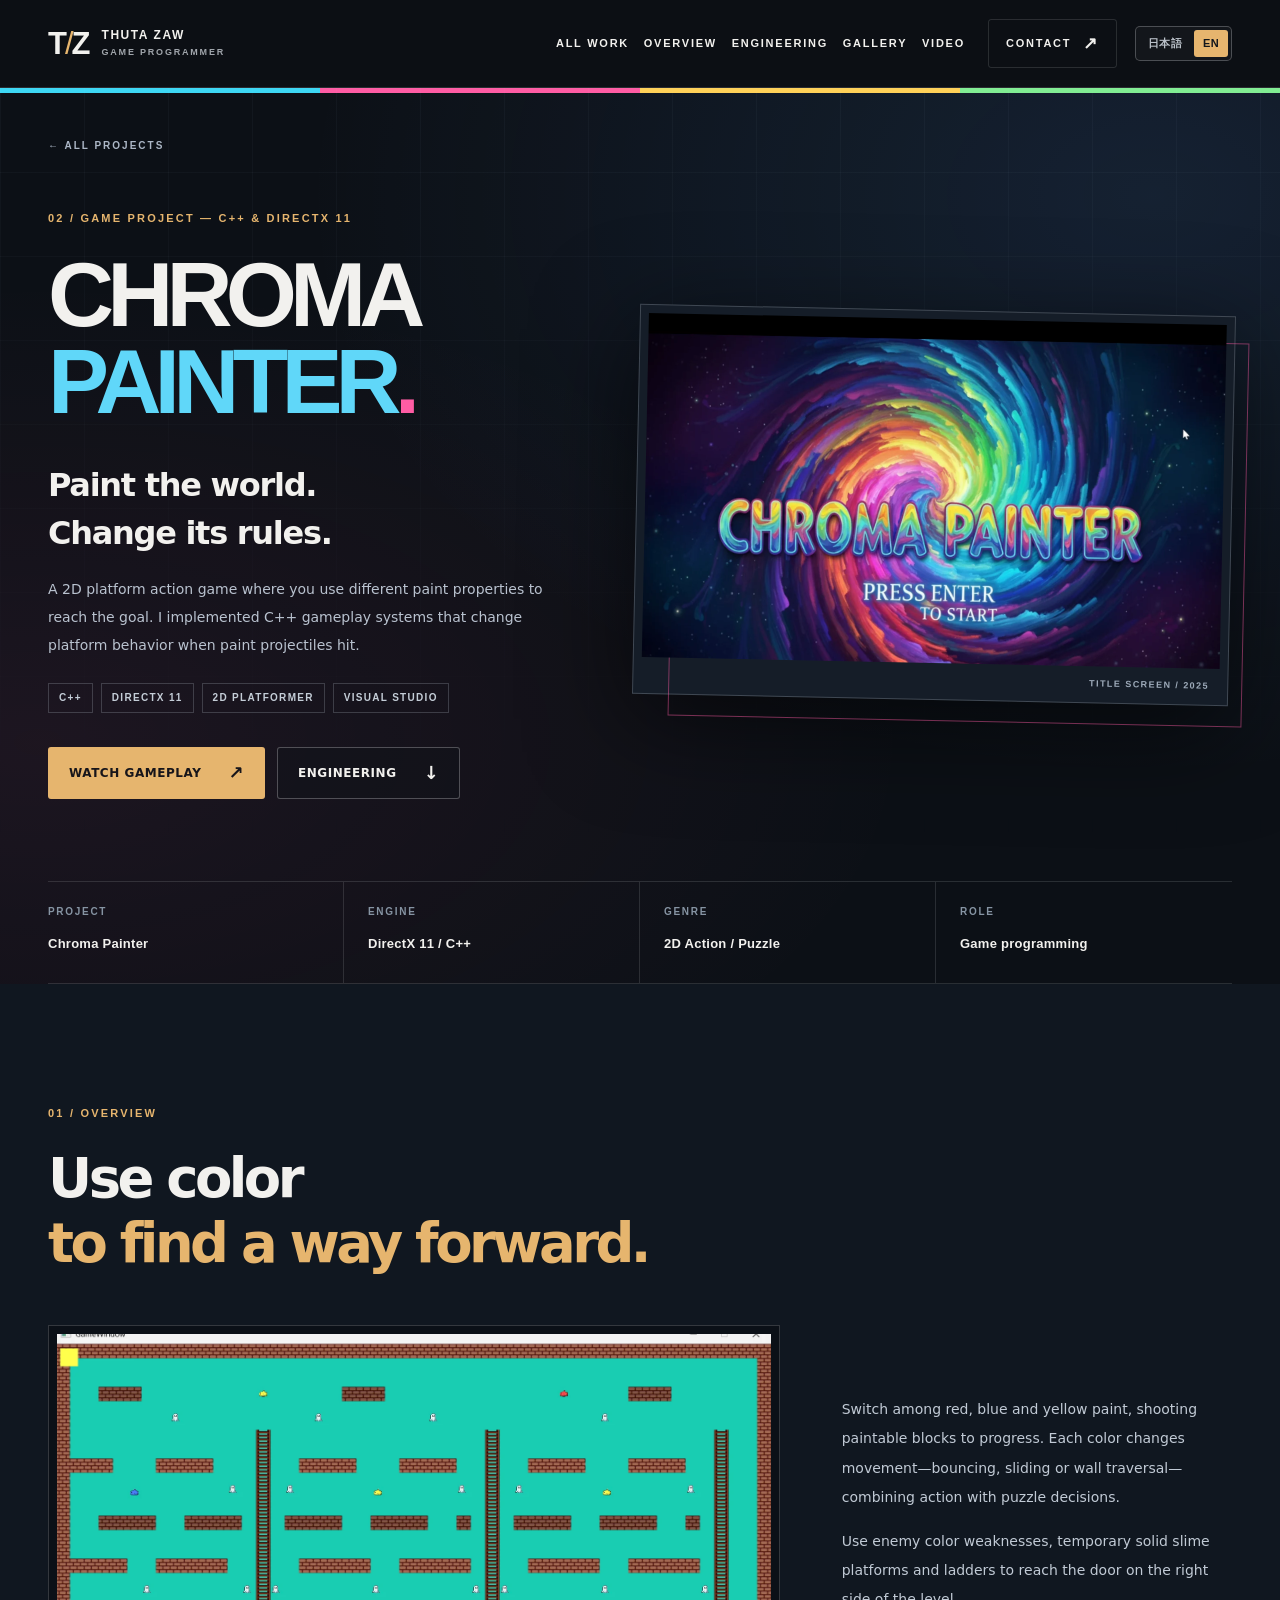
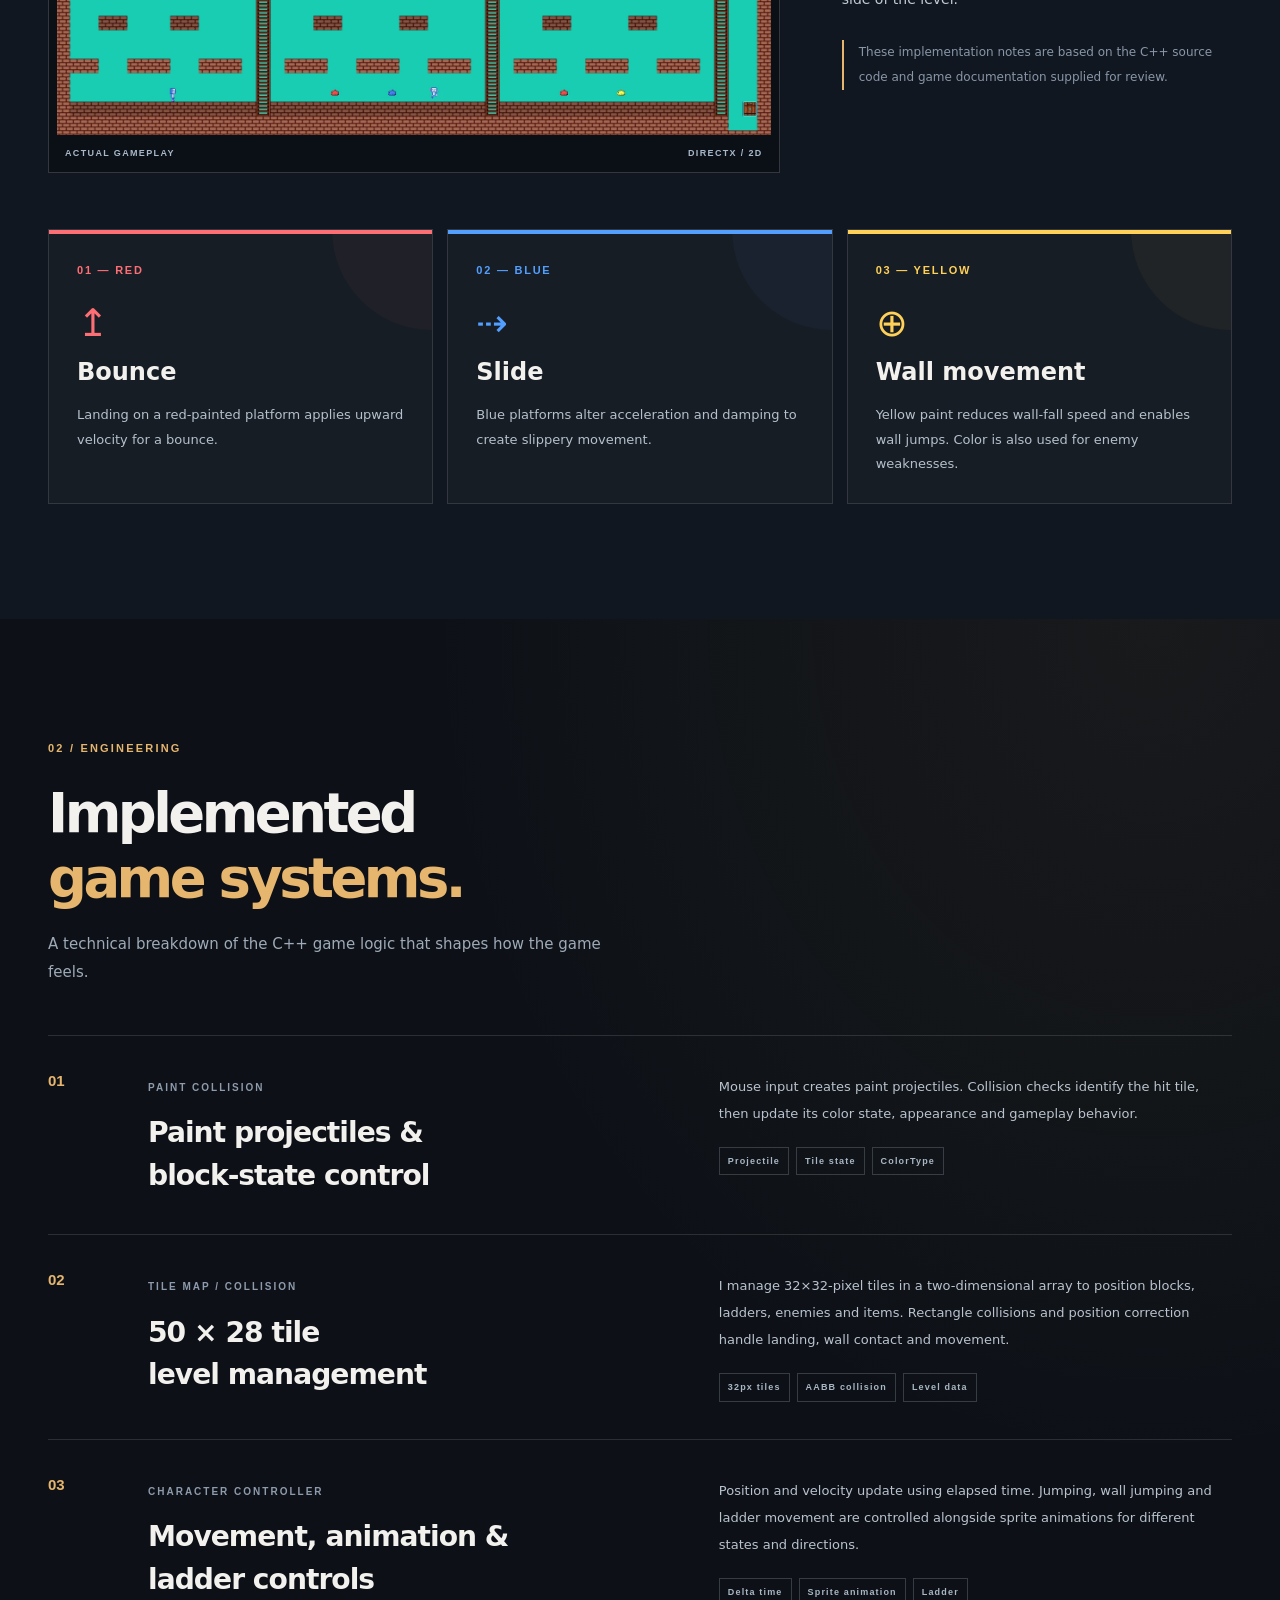
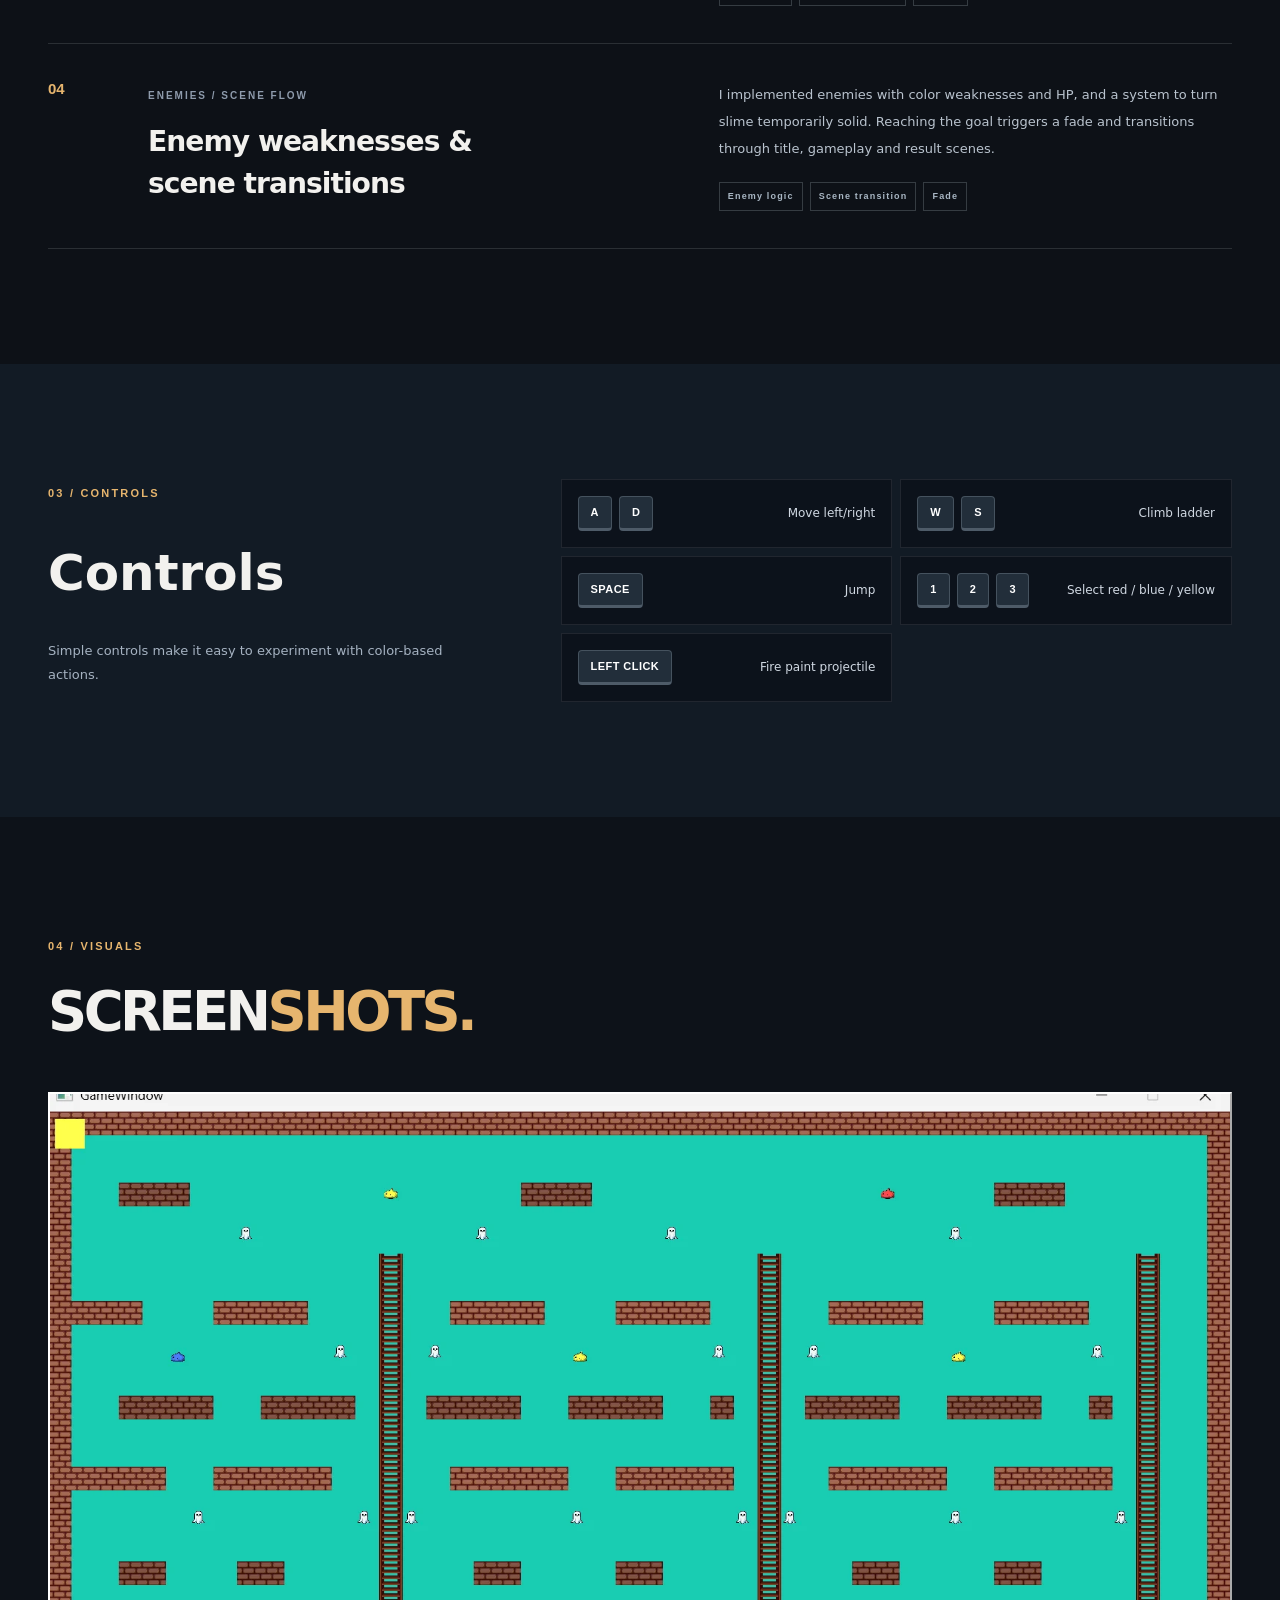
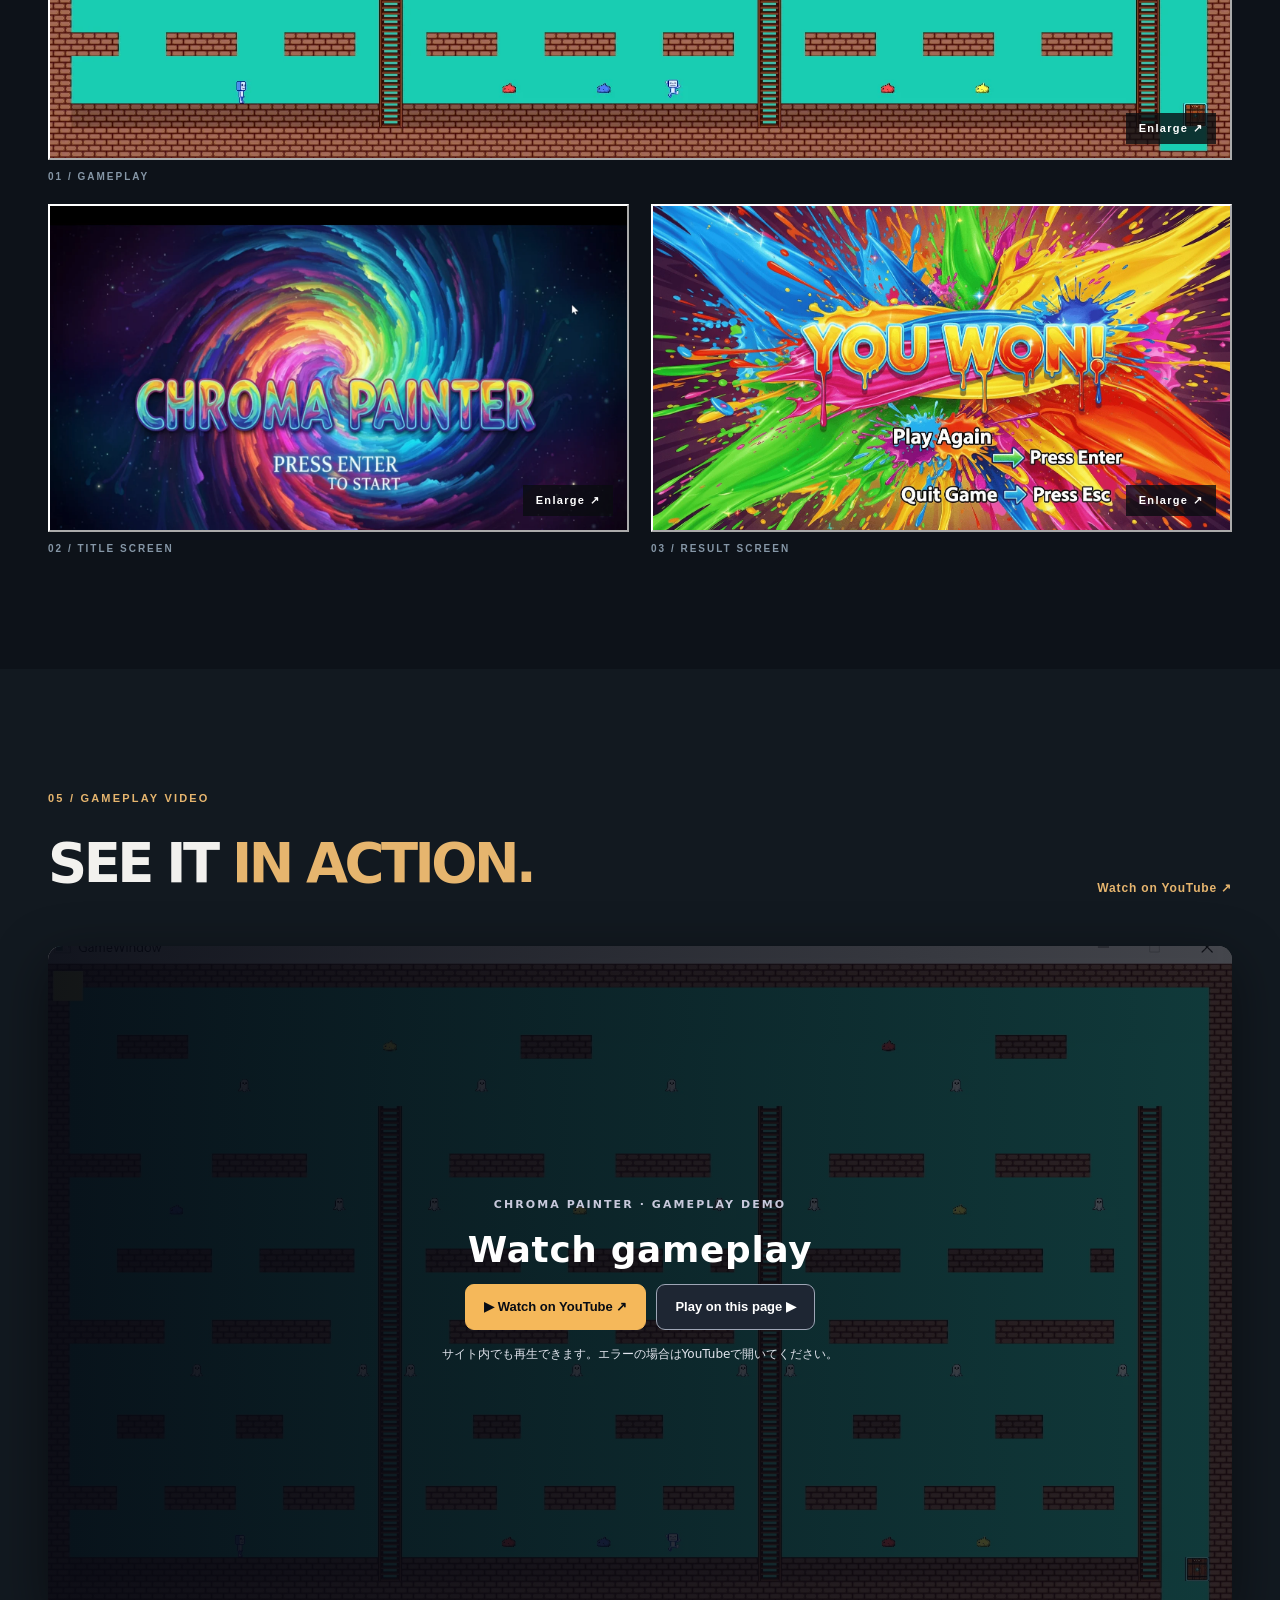
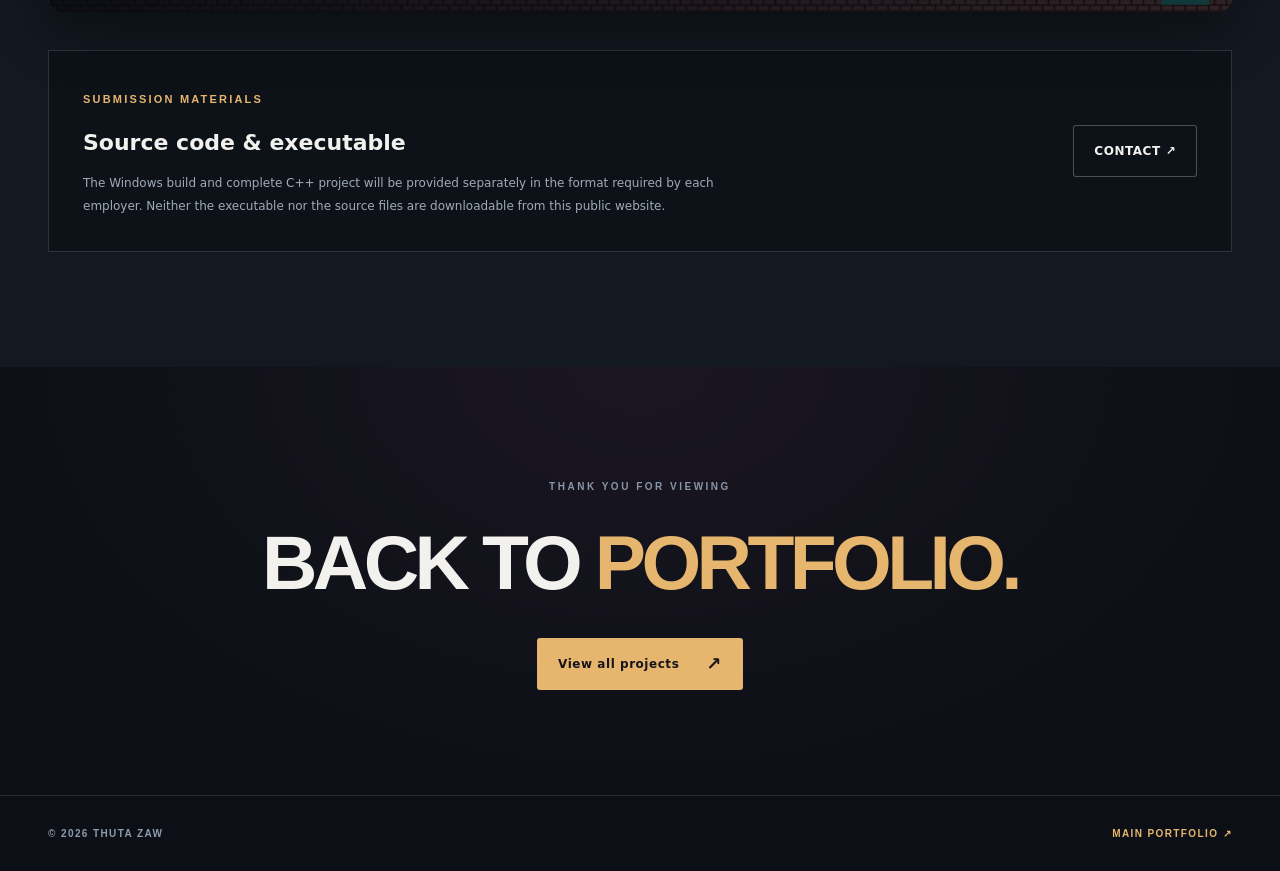
==== chroma-painter-en.html @ 3f34f90e "Add files via upload" ====
<!DOCTYPE html>

<html lang="en">
<head>
<meta charset="utf-8"/>
<meta content="width=device-width, initial-scale=1" name="viewport"/>
<meta content="#0d1015" name="theme-color"/>
<meta content="THUTA ZAW | Game programmer portfolio featuring Home Hearth, Chroma Painter and Space Shooter. C++, DirectX, Unity and C#." name="description"/>
<meta content="Chroma Painter | THUTA ZAW" property="og:title"/>
<meta content="Three game programming projects: Home Hearth, Chroma Painter and Space Shooter — C++ / DirectX / Unity / C#." property="og:description"/>
<title>Chroma Painter — THUTA ZAW | Game Programmer</title>
<link href="assets/favicon.svg" rel="icon" type="image/svg+xml"/>
<link href="style.css" rel="stylesheet"/>
<link href="chroma-detail.css" rel="stylesheet"/>
<script defer="" src="script.js"></script>
<script defer="" src="video-embed.js"></script>
<link href="chroma-painter.html" hreflang="ja" rel="alternate"/><link href="chroma-painter-en.html" hreflang="en" rel="alternate"/><link href="language.css" rel="stylesheet"/></head>
<body class="project-page">
<div aria-hidden="true" class="page-progress" id="page-progress"></div>
<a class="skip-link" href="#main">Skip to main content</a>
<header class="site-header" id="top">
<div class="header-inner container">
<a aria-label="Return to portfolio homepage" class="brand" href="index-en.html">
<span class="brand-symbol">T<span class="brand-accent">/</span>Z</span>
<span class="brand-label">THUTA ZAW <small>GAME PROGRAMMER</small></span>
</a>
<nav aria-label="In-page navigation" class="desktop-nav">
<a href="index-en.html#work">ALL WORK</a>
<a href="#overview">OVERVIEW</a>
<a href="#technical">ENGINEERING</a>
<a href="#screenshots">GALLERY</a>
<a href="#video">VIDEO</a>
</nav>
<a class="header-contact" href="index-en.html#contact">CONTACT <span aria-hidden="true">↗</span></a>
<div aria-label="Game portfolio visual" class="language-switcher" role="group"><a class="language-choice" href="chroma-painter.html" hreflang="ja" lang="ja">日本語</a><a aria-current="page" class="language-choice active" href="chroma-painter-en.html" hreflang="en" lang="en">EN</a></div><button aria-controls="mobile-nav" aria-expanded="false" aria-label="Open menu" class="menu-toggle" id="menu-toggle" type="button"><span></span><span></span></button>
</div>
<nav aria-label="Mobile navigation" class="mobile-nav" hidden="" id="mobile-nav">
<a href="index-en.html#work">ALL WORK</a><a href="#overview">OVERVIEW</a><a href="#technical">ENGINEERING</a><a href="#screenshots">GALLERY</a><a href="#video">VIDEO</a><a href="index-en.html#contact">CONTACT</a>
</nav>
</header>
<main id="main">
<section aria-labelledby="cp-title" class="cp-hero">
<div aria-hidden="true" class="cp-colorrail"><span></span><span></span><span></span><span></span></div>
<div class="container cp-hero-inner">
<a class="cp-back" href="index-en.html#chroma">← ALL PROJECTS</a>
<div class="cp-hero-top">
<div class="cp-hero-copy">
<p class="cp-kicker">02 / GAME PROJECT — C++ &amp; DIRECTX 11</p>
<h1 id="cp-title">CHROMA<br/><em>PAINTER</em><span class="cp-title-dot">.</span></h1>
<p class="cp-lead">Paint the world.<br/>Change its rules.</p>
<p class="cp-lead-sub">A 2D platform action game where you use different paint properties to reach the goal. I implemented C++ gameplay systems that change platform behavior when paint projectiles hit.</p>
<div class="cp-hero-tags"><span>C++</span><span>DIRECTX 11</span><span>2D PLATFORMER</span><span>VISUAL STUDIO</span></div>
<div class="cp-hero-actions">
<a class="btn btn-primary" href="#video">WATCH GAMEPLAY <span aria-hidden="true">↗</span></a>
<a class="btn btn-outline" href="#technical">ENGINEERING <span aria-hidden="true">↓</span></a>
</div>
</div>
<div class="cp-hero-art">
<img alt="Chroma Painter screenshot or artwork" fetchpriority="high" src="assets/chroma-1.webp"/>
<span class="cp-image-label">TITLE SCREEN / 2025</span>
</div>
</div>
<div class="cp-facts">
<div><span>PROJECT</span><strong>Chroma Painter</strong></div>
<div><span>ENGINE</span><strong>DirectX 11 / C++</strong></div>
<div><span>GENRE</span><strong>2D Action / Puzzle</strong></div>
<div><span>ROLE</span><strong>Game programming</strong></div>
</div>
</div>
</section>
<section class="cp-section cp-overview" id="overview">
<div class="container">
<div class="cp-section-heading"><span class="cp-counter">01 / OVERVIEW</span><h2>Use color<br/><em>to find a way forward.</em></h2></div>
<div class="cp-overview-grid">
<div class="cp-overview-shot">
<img alt="Chroma Painter screenshot or artwork" loading="lazy" src="assets/chroma-2.webp"/>
<div class="cp-shot-caption"><span>ACTUAL GAMEPLAY</span><span>DIRECTX / 2D</span></div>
</div>
<div class="cp-overview-copy">
<p>Switch among red, blue and yellow paint, shooting paintable blocks to progress. Each color changes movement—bouncing, sliding or wall traversal—combining action with puzzle decisions.</p>
<p>Use enemy color weaknesses, temporary solid slime platforms and ladders to reach the door on the right side of the level.</p>
<p class="cp-smallprint">These implementation notes are based on the C++ source code and game documentation supplied for review.</p>
</div>
</div>
<div aria-label="Game portfolio visual" class="cp-colors">
<article class="cp-color-card cp-red"><span class="cp-color-number">01 — RED</span><span aria-hidden="true" class="cp-color-icon">↥</span><h3>Bounce</h3><p>Landing on a red-painted platform applies upward velocity for a bounce.</p></article>
<article class="cp-color-card cp-blue"><span class="cp-color-number">02 — BLUE</span><span aria-hidden="true" class="cp-color-icon">⇢</span><h3>Slide</h3><p>Blue platforms alter acceleration and damping to create slippery movement.</p></article>
<article class="cp-color-card cp-yellow"><span class="cp-color-number">03 — YELLOW</span><span aria-hidden="true" class="cp-color-icon">⊕</span><h3>Wall movement</h3><p>Yellow paint reduces wall-fall speed and enables wall jumps. Color is also used for enemy weaknesses.</p></article>
</div>
</div>
</section>
<section class="cp-section cp-technical" id="technical">
<div class="container">
<div class="cp-section-heading"><span class="cp-counter">02 / ENGINEERING</span><h2>Implemented<br/><em>game systems.</em></h2><p class="cp-heading-desc">A technical breakdown of the C++ game logic that shapes how the game feels.</p></div>
<div class="cp-tech-list">
<article class="cp-tech-row"><div class="cp-tech-id">01</div><div class="cp-tech-title"><span class="cp-tech-kicker">PAINT COLLISION</span><h3>Paint projectiles &amp;<br/>block-state control</h3></div><div class="cp-tech-copy"><p>Mouse input creates paint projectiles. Collision checks identify the hit tile, then update its color state, appearance and gameplay behavior.</p><div class="cp-tech-tags"><span>Projectile</span><span>Tile state</span><span>ColorType</span></div></div></article>
<article class="cp-tech-row"><div class="cp-tech-id">02</div><div class="cp-tech-title"><span class="cp-tech-kicker">TILE MAP / COLLISION</span><h3>50 × 28 tile<br/>level management</h3></div><div class="cp-tech-copy"><p>I manage 32×32-pixel tiles in a two-dimensional array to position blocks, ladders, enemies and items. Rectangle collisions and position correction handle landing, wall contact and movement.</p><div class="cp-tech-tags"><span>32px tiles</span><span>AABB collision</span><span>Level data</span></div></div></article>
<article class="cp-tech-row"><div class="cp-tech-id">03</div><div class="cp-tech-title"><span class="cp-tech-kicker">CHARACTER CONTROLLER</span><h3>Movement, animation &amp;<br/>ladder controls</h3></div><div class="cp-tech-copy"><p>Position and velocity update using elapsed time. Jumping, wall jumping and ladder movement are controlled alongside sprite animations for different states and directions.</p><div class="cp-tech-tags"><span>Delta time</span><span>Sprite animation</span><span>Ladder</span></div></div></article>
<article class="cp-tech-row"><div class="cp-tech-id">04</div><div class="cp-tech-title"><span class="cp-tech-kicker">ENEMIES / SCENE FLOW</span><h3>Enemy weaknesses &amp;<br/>scene transitions</h3></div><div class="cp-tech-copy"><p>I implemented enemies with color weaknesses and HP, and a system to turn slime temporarily solid. Reaching the goal triggers a fade and transitions through title, gameplay and result scenes.</p><div class="cp-tech-tags"><span>Enemy logic</span><span>Scene transition</span><span>Fade</span></div></div></article>
</div>
</div>
</section>
<section aria-labelledby="controls-title" class="cp-section cp-controls">
<div class="container cp-controls-grid">
<div><span class="cp-counter">03 / CONTROLS</span><h2 id="controls-title">Controls</h2><p>Simple controls make it easy to experiment with color-based actions.</p></div>
<div class="cp-keys">
<div><kbd>A</kbd><kbd>D</kbd><span>Move left/right</span></div>
<div><kbd>W</kbd><kbd>S</kbd><span>Climb ladder</span></div>
<div><kbd>SPACE</kbd><span>Jump</span></div>
<div><kbd>1</kbd><kbd>2</kbd><kbd>3</kbd><span>Select red / blue / yellow</span></div>
<div><kbd>LEFT CLICK</kbd><span>Fire paint projectile</span></div>
</div>
</div>
</section>
<section class="cp-section cp-gallery" id="screenshots">
<div class="container">
<div class="cp-section-heading"><span class="cp-counter">04 / VISUALS</span><h2>SCREEN<em>SHOTS.</em></h2></div>
<div class="cp-image-grid">
<figure class="cp-screen cp-screen-main"><button data-alt="Chroma Painter screenshot or artwork" data-image="assets/chroma-2.webp" type="button"><img alt="Game portfolio visual" loading="lazy" src="assets/chroma-2.webp"/><span class="cp-zoom">Enlarge ↗</span></button><figcaption>01 / GAMEPLAY</figcaption></figure>
<figure class="cp-screen"><button data-alt="Chroma Painter screenshot or artwork" data-image="assets/chroma-1.webp" type="button"><img alt="Game portfolio visual" loading="lazy" src="assets/chroma-1.webp"/><span class="cp-zoom">Enlarge ↗</span></button><figcaption>02 / TITLE SCREEN</figcaption></figure>
<figure class="cp-screen"><button data-alt="Chroma Painter screenshot or artwork" data-image="assets/chroma-3.webp" type="button"><img alt="Game portfolio visual" loading="lazy" src="assets/chroma-3.webp"/><span class="cp-zoom">Enlarge ↗</span></button><figcaption>03 / RESULT SCREEN</figcaption></figure>
</div>
</div>
</section>
<section class="cp-section cp-video-section" id="video">
<div class="container">
<div class="cp-video-head"><div><span class="cp-counter">05 / GAMEPLAY VIDEO</span><h2>SEE IT <em>IN ACTION.</em></h2></div><a class="cp-video-link" href="https://youtu.be/ief-NCYxMj0" rel="noopener noreferrer" target="_blank">Watch on YouTube ↗</a></div>
<div aria-label="Chroma Painter screenshot or artwork" class="cp-video-frame portfolio-video" data-video-id="ief-NCYxMj0">
<img alt="Chroma Painter screenshot or artwork" class="portfolio-video-poster" loading="lazy" src="assets/chroma-2.webp"/>
<div class="portfolio-video-overlay">
<span class="portfolio-video-eyebrow">CHROMA PAINTER · GAMEPLAY DEMO</span>
<strong>Watch gameplay</strong>
<div class="portfolio-video-actions">
<a class="portfolio-video-cta" href="https://www.youtube.com/watch?v=ief-NCYxMj0" rel="noopener noreferrer" target="_blank">▶ Watch on YouTube ↗</a>
<button class="portfolio-video-embed-button" hidden="" type="button">Play on this page ▶</button>
</div>
<p class="portfolio-video-hint">The video opens on YouTube.</p>
</div>
</div>
<div class="cp-delivery"><div><span class="cp-delivery-label">SUBMISSION MATERIALS</span><h3>Source code &amp; executable</h3><p>The Windows build and complete C++ project will be provided separately in the format required by each employer. Neither the executable nor the source files are downloadable from this public website.</p></div><a class="btn btn-outline" href="index-en.html#contact">CONTACT ↗</a></div>
</div>
</section>
<section class="cp-footer-cta"><div class="container"><span>THANK YOU FOR VIEWING</span><h2>BACK TO <em>PORTFOLIO.</em></h2><a class="btn btn-primary" href="index-en.html#work">View all projects <span aria-hidden="true">↗</span></a></div></section>
</main>
<footer class="cp-footer"><div class="container"><span>© <span id="year">2026</span> THUTA ZAW</span><a href="index-en.html">MAIN PORTFOLIO ↗</a></div></footer>
<dialog aria-label="Enlarge screenshot" class="lightbox" id="lightbox">
<button aria-label="Game portfolio visual" class="lightbox-close" id="lightbox-close" type="button">×</button>
<img alt="" id="lightbox-img"/><p id="lightbox-caption"></p>
</dialog>
</body>
</html>
---- style.css ----
/* THUTA ZAW — Home Hearth portfolio. No dependencies; works on GitHub Pages. */
:root {
  color-scheme: dark;
  --bg: #0d1015;
  --bg-alt: #11161d;
  --surface: #181d25;
  --surface-elevated: #1e252e;
  --line: rgba(240, 244, 248, .13);
  --text: #f2f1ee;
  --muted: #a1a6ac;
  --subtle: #717982;
  --gold: #e6b56e;
  --gold-light: #ffe0a0;
  --rose: #e85f91;
  --max: 1240px;
  --body-font: 'Hiragino Kaku Gothic ProN', 'Hiragino Sans', 'Yu Gothic', 'Meiryo', system-ui, sans-serif;
  --display-font: 'Arial Narrow', 'Helvetica Neue', 'Arial', sans-serif;
}
*, *::before, *::after { box-sizing: border-box; }
html { scroll-behavior: smooth; scroll-padding-top: 90px; }
body { margin: 0; background: var(--bg); color: var(--text); font-family: var(--body-font); font-size: 15px; line-height: 1.85; -webkit-font-smoothing: antialiased; overflow-x: hidden; }
a { color: inherit; text-decoration: none; }
button { font: inherit; }
button, a { -webkit-tap-highlight-color: transparent; }
button:focus-visible, a:focus-visible { outline: 2px solid var(--gold-light); outline-offset: 5px; }
img { max-width: 100%; display: block; }
::selection { background: var(--gold); color: var(--bg); }
.container { width: min(var(--max), calc(100% - 96px)); margin-inline: auto; }
.section { position: relative; padding-block: 112px; }
.page-progress { height: 2px; width: 100%; transform: scaleX(0); transform-origin: 0 50%; background: linear-gradient(90deg, var(--rose), var(--gold)); position: fixed; top: 0; left: 0; z-index: 200; pointer-events: none; }
.skip-link { position: fixed; top: -80px; left: 15px; z-index: 400; padding: 10px 16px; background: var(--gold); color: #111; }
.skip-link:focus { top: 12px; }
.site-header { height: 88px; background: rgba(13, 16, 21, .85); backdrop-filter: blur(16px); -webkit-backdrop-filter: blur(16px); border-bottom: 1px solid var(--line); position: sticky; top: 0; z-index: 100; }
.header-inner { height: 100%; display: flex; align-items: center; gap: 32px; }
.brand { display: flex; align-items: center; gap: 14px; line-height: 1.1; flex-shrink: 0; }
.brand-symbol { font: 900 31px/.95 var(--display-font); letter-spacing: -3px; white-space: nowrap; }
.brand-accent { color: var(--gold); margin-inline: 1px; font-weight: 400; }
.brand-label { font: 800 12px/1.15 var(--display-font); letter-spacing: .13em; }
.brand-label small { display: block; margin-top: 6px; font: 700 9px/1.1 var(--display-font); letter-spacing: .2em; color: var(--muted); }
.desktop-nav { display: flex; gap: 32px; margin-inline: auto 0; align-items: center; }
.desktop-nav a, .header-contact { font: 800 11px/1 var(--display-font); letter-spacing: .16em; transition: color .2s; }
.desktop-nav a:hover, .desktop-nav a:focus-visible { color: var(--gold); }
.header-contact { display: inline-flex; align-items: center; gap: 12px; border: 1px solid var(--line); padding: 15px 17px; border-radius: 3px; margin-left: 6px; }
.header-contact:hover { background: var(--gold); border-color: var(--gold); color: #14171b; }
.header-contact span { font-size: 17px; }
.menu-toggle, .mobile-nav { display: none; }

/* HERO */
.hero { min-height: 692px; padding: 96px 0 28px; isolation: isolate; overflow: hidden; }
.hero::before { content: ''; position: absolute; z-index: -1; inset: 0; opacity: .22; pointer-events: none; background-image: linear-gradient(rgba(215, 225, 235, .10) 1px, transparent 1px), linear-gradient(90deg, rgba(215, 225, 235, .10) 1px, transparent 1px); background-size: 92px 92px; mask-image: linear-gradient(90deg, transparent 13%, #000 60%, transparent); }
.hero-orb { position: absolute; z-index: -2; border-radius: 100%; pointer-events: none; filter: blur(85px); opacity: .25; }
.orb-one { width: 460px; height: 450px; right: -100px; top: 55px; background: #9f3153; }
.orb-two { width: 300px; height: 250px; left: 20%; bottom: -120px; background: #7e623c; opacity: .13; }
.hero-grid { display: grid; grid-template-columns: minmax(0, 1.05fr) minmax(0, 1fr); align-items: center; gap: 55px; }
.hero-copy { padding-bottom: 26px; }
.eyebrow { display: flex; align-items: center; gap: 13px; color: var(--gold); font: 700 11px/1.3 var(--display-font); letter-spacing: .23em; }
.eyebrow-line { width: 26px; height: 1px; background: var(--gold); }
.availability { display: inline-flex; align-items: center; gap: 9px; margin-top: 58px; color: #d2d7db; font-size: 12px; letter-spacing: .05em; }
.pulse { width: 7px; height: 7px; background: #e6b56e; border-radius: 50%; box-shadow: 0 0 0 5px rgba(230, 181, 110, .11); }
h1, h2, h3, p, figure { margin-top: 0; }
.hero h1 { font-size: clamp(38px, 4.2vw, 66px); font-weight: 850; letter-spacing: -.072em; line-height: 1.35; white-space: nowrap; margin: 24px 0 24px; }
.gradient-text { background: linear-gradient(100deg, #f3d99f 0%, #eca668 48%, #ec739c 100%); background-clip: text; -webkit-background-clip: text; color: transparent; }
.hero-lead { color: #b6bbc1; line-height: 2.15; font-size: 13.5px; letter-spacing: .012em; margin-bottom: 26px; }
.hero-tags { display: flex; gap: 8px; flex-wrap: wrap; margin-bottom: 39px; }
.hero-tags span, .chip-row span { font: 700 10px/1.2 var(--display-font); letter-spacing: .13em; color: #c8cdd1; border: 1px solid rgba(239, 242, 245, .18); padding: 8px 11px; border-radius: 2px; }
.hero-actions, .contact-actions { display: flex; flex-wrap: wrap; gap: 12px; }
.btn { min-height: 50px; display: inline-flex; align-items: center; justify-content: center; gap: 27px; padding: 14px 20px; font-size: 12px; letter-spacing: .045em; font-weight: 750; border: 1px solid transparent; border-radius: 3px; transition: transform .22s, background .22s, border-color .22s; }
.btn:hover { transform: translateY(-3px); }
.btn-primary { color: #17151a; background: var(--gold); }
.btn-primary:hover { background: #f8cf92; }
.btn-outline { border-color: rgba(245, 245, 245, .27); color: var(--text); background: rgba(16, 20, 25, .36); }
.btn-outline:hover { border-color: var(--gold); }
.btn span { font-size: 18px; line-height: 1; }
.hero-signoff { display: flex; align-items: center; gap: 14px; margin-top: 65px; line-height: 1.35; font: 800 10px/1.5 var(--display-font); letter-spacing: .15em; }
.signoff-mark { font: italic 800 28px/1 var(--display-font); letter-spacing: -.1em; color: var(--gold); }
.hero-signoff small { color: var(--subtle); font-size: 9px; letter-spacing: .22em; }
.hero-visual { position: relative; width: 100%; padding: 58px 25px 60px 0; }
.visual-backdrop { width: 82%; height: 84%; position: absolute; right: 0; top: 7%; border: 1px solid rgba(230, 181, 110, .26); border-radius: 4px; background: radial-gradient(circle at 75% 25%, rgba(230, 181, 110, .13), transparent 58%), rgba(240, 240, 240, .015); transform: rotate(5deg); }
.hero-poster { z-index: 1; position: relative; background: #21181b; padding: 7px; border: 1px solid rgba(241, 237, 231, .17); box-shadow: 0 24px 90px rgba(0, 0, 0, .45); transform: rotate(-2deg); overflow: hidden; }
.hero-poster img { width: 100%; aspect-ratio: 1.55; object-fit: cover; }
.hero-poster figcaption { display: flex; justify-content: space-between; align-items: center; padding: 15px 12px 9px; font: 800 10px/1 var(--display-font); letter-spacing: .13em; color: #d0ced2; }
.poster-indicator { display: inline-flex; align-items: center; gap: 8px; }
.poster-indicator i { width: 7px; height: 7px; background: var(--rose); border-radius: 50%; }
.poster-count { color: var(--gold); }
.floating-label { z-index: 3; display: flex; align-items: center; gap: 11px; position: absolute; bottom: 13px; right: -12px; background: #eac085; padding: 17px 21px; color: #221d1b; box-shadow: 0 9px 30px rgba(0, 0, 0, .35); font: 700 10px/1.5 var(--display-font); letter-spacing: .12em; }
.floating-label strong { font-size: 13px; }
.float-symbol { font-size: 32px; font-weight: 300; }
.poster-side-note { color: var(--subtle); font: 700 9px/1 var(--display-font); letter-spacing: .24em; position: absolute; top: 16px; right: -7px; writing-mode: vertical-rl; }
.hero-bottom { display: flex; align-items: center; gap: 14px; color: var(--subtle); font: 700 10px/1 var(--display-font); letter-spacing: .17em; margin-top: 23px; }
.scroll-stem { width: 38px; height: 1px; background: var(--subtle); }
.hero-bottom span:last-child { margin-left: auto; }
.stats-strip { border-top: 1px solid var(--line); border-bottom: 1px solid var(--line); background: #11161c; }
.stats-grid { display: grid; grid-template-columns: repeat(4, 1fr); }
.stat { min-height: 122px; display: flex; flex-direction: column; justify-content: center; gap: 9px; padding-left: 34px; border-left: 1px solid var(--line); }
.stat:last-child { border-right: 1px solid var(--line); }
.stat strong { font: 750 33px/1 var(--display-font); letter-spacing: -.05em; }
.stat-unit { font-size: 18px; padding-left: 4px; }
.stat > span { color: var(--subtle); font: 750 9px/1.2 var(--display-font); letter-spacing: .15em; }

/* SECTION FRAME */
.section-topline { display: flex; align-items: center; gap: 25px; color: var(--muted); }
.section-index, .section-aside { font: 750 10px/1.3 var(--display-font); letter-spacing: .2em; white-space: nowrap; }
.section-index { color: var(--gold); }
.section-aside { font-family: var(--body-font); font-size: 11px; letter-spacing: .12em; }
.thin-rule { flex: 1; height: 1px; background: var(--line); }
.section-overline { font: 800 11px/1.3 var(--display-font); color: var(--gold); letter-spacing: .22em; margin: 0 0 20px; }
.section-title-row { display: flex; justify-content: space-between; align-items: end; gap: 56px; margin: 56px 0 45px; }
.section-heading { font-size: clamp(34px, 3.5vw, 54px); letter-spacing: -.06em; line-height: 1.45; margin-bottom: 0; }
.section-heading em, .display-heading em, .about-display em, .contact-content h2 em { font-style: normal; color: var(--gold); }
.section-description { max-width: 335px; color: var(--muted); line-height: 2.15; font-size: 13px; margin: 0 0 10px; }

/* WORK */
.work-section { background: #0e1217; }
.work-heading { display: flex; justify-content: space-between; gap: 80px; align-items: end; margin: 60px 0 38px; }
.work-heading > div { min-width: 0; }
.display-heading { font: 850 clamp(51px, 6.5vw, 96px)/.98 var(--display-font); letter-spacing: -.078em; margin: 0; white-space: nowrap; }
.display-heading em { font-style: normal; }
.work-period { display: block; color: var(--subtle); font: 800 10px/2 var(--display-font); letter-spacing: .23em; margin-top: 14px; }
.work-intro { max-width: 350px; color: #c4c6c8; line-height: 2.15; font-size: 13px; margin-bottom: 8px; }
.work-main-grid { display: grid; grid-template-columns: 1.21fr .79fr; gap: 45px; align-items: stretch; }
.feature-media { min-width: 0; }
.image-zoom { display: block; appearance: none; border: 0; padding: 0; width: 100%; text-align: left; cursor: zoom-in; overflow: hidden; background: #1b1b22; position: relative; }
.image-zoom > img { width: 100%; transition: transform .5s ease, filter .4s; }
.image-zoom:hover > img { transform: scale(1.045); filter: brightness(1.12); }
.feature-media .image-zoom { padding: 9px; border: 1px solid rgba(243, 242, 237, .15); }
.feature-media .image-zoom > img { width: 100%; aspect-ratio: 1.48; object-fit: cover; }
.zoom-corner { display: grid; place-items: center; position: absolute; right: 19px; bottom: 19px; width: 39px; height: 39px; background: var(--gold); color: #0b1014; border-radius: 2px; font: 800 23px/1 var(--display-font); }
.media-caption { display: flex; justify-content: space-between; gap: 10px; padding-top: 15px; color: var(--subtle); font: 700 9px/1.25 var(--display-font); letter-spacing: .16em; }
.work-details { padding: 3px 0 0; }
.detail-kicker { display: flex; justify-content: space-between; padding: 0 0 19px; border-bottom: 1px solid var(--line); color: var(--gold); font: 800 10px/1 var(--display-font); letter-spacing: .2em; }
.work-details h3 { margin: 27px 0 18px; font-size: clamp(26px, 2.5vw, 36px); line-height: 1.45; letter-spacing: -.05em; }
.work-details > p { color: var(--muted); font-size: 12.5px; line-height: 2.15; margin-bottom: 26px; }
.meta-list { margin: 0; border-top: 1px solid var(--line); }
.meta-list > div { display: grid; grid-template-columns: 100px 1fr; align-items: baseline; padding: 13px 0; border-bottom: 1px solid var(--line); gap: 14px; }
.meta-list dt { font-size: 11px; color: var(--subtle); }
.meta-list dd { margin: 0; font-size: 12px; font-weight: 750; line-height: 1.6; }
.work-links { display: flex; flex-wrap: wrap; gap: 30px; margin-top: 28px; }
.text-link { display: inline-flex; justify-content: space-between; align-items: center; gap: 15px; padding-bottom: 9px; border-bottom: 1px solid var(--gold); color: var(--gold); font: 800 10px/1.2 var(--display-font); letter-spacing: .09em; transition: color .2s; }
.text-link:hover { color: #ffe0ad; }
.text-link span { font-size: 16px; }
.awards { display: grid; grid-template-columns: .75fr 1.25fr; margin-top: 96px; border-top: 1px solid var(--line); border-bottom: 1px solid var(--line); }
.awards-head { grid-row: span 2; display: flex; gap: 22px; align-items: center; padding: 33px 30px 33px 0; border-right: 1px solid var(--line); }
.awards-head .section-overline { margin-bottom: 9px; }
.awards-head h3 { margin: 0; font-size: 31px; line-height: 1.2; }
.award-star { display: inline-block; color: var(--gold); font: 300 54px/1 var(--display-font); }
.award-entry { display: grid; grid-template-columns: 32px 1fr auto; align-items: center; gap: 20px; min-height: 94px; padding: 20px 0 20px 35px; }
.award-entry + .award-entry { border-top: 1px solid var(--line); }
.award-entry > span { color: var(--subtle); font: 700 11px/1 var(--display-font); }
.award-entry p { font-size: 12px; margin: 0; color: #d4d6d7; }
.award-entry strong { color: var(--gold); font-size: 17px; white-space: nowrap; }

/* ENGINEERING */
.engineering-section { background: var(--bg-alt); }
.tech-feature { display: grid; grid-template-columns: 1fr 1.08fr; overflow: hidden; min-height: 350px; border: 1px solid var(--line); background: #171c24; margin-bottom: 20px; }
.tech-feature-right .tech-copy { order: 2; }
.tech-feature-right .tech-visual { order: 1; }
.tech-copy { padding: 38px 43px; display: flex; flex-direction: column; align-items: start; }
.tech-index { font: 750 10px/1 var(--display-font); letter-spacing: .19em; color: var(--gold); }
.tech-mini-icon { color: var(--gold); font: 400 35px/1 var(--display-font); margin-top: 24px; }
.tech-copy h3 { font-size: clamp(25px, 2.35vw, 33px); line-height: 1.55; letter-spacing: -.05em; margin: 9px 0 14px; }
.tech-copy p { color: var(--muted); font-size: 12.5px; line-height: 2.05; margin-bottom: 23px; }
.tech-copy code { color: var(--gold); font-family: Consolas, Monaco, monospace; font-size: 12px; }
.chip-row { display: flex; flex-wrap: wrap; gap: 7px; margin-top: auto; }
.chip-row span { font-size: 9px; padding: 8px; }
.tech-visual { display: flex; flex-direction: column; justify-content: center; position: relative; background: radial-gradient(circle at 50% 40%, #2c3540, #11151c 65%); padding: 36px; min-width: 0; }
.tech-visual::before { content: ''; inset: 13px; position: absolute; border: 1px solid rgba(255, 255, 255, .05); pointer-events: none; }
.tech-image { margin: auto; background: transparent; position: relative; z-index: 1; box-shadow: 0 25px 45px rgba(0, 0, 0, .35); }
.tech-image img { width: 100%; max-height: 300px; object-fit: contain; }
.tech-image-caption { text-align: right; color: #717b85; font: 750 9px/1 var(--display-font); letter-spacing: .17em; position: relative; margin-top: 15px; }

/* GAME SYSTEMS */
.systems-section { background: #0d1015; }
.system-grid { display: grid; grid-template-columns: repeat(3, 1fr); gap: 18px; }
.system-card { background: #191f26; border: 1px solid var(--line); transition: transform .28s, border-color .28s; }
.system-card:hover { transform: translateY(-5px); border-color: rgba(230, 181, 110, .4); }
.system-image { height: 218px; overflow: hidden; position: relative; background: #17181f; }
.system-image img { width: 100%; height: 100%; object-fit: contain; transition: transform .45s; }
.system-card:hover img { transform: scale(1.04); }
.system-card:nth-child(2) img { object-fit: cover; }
.system-body { padding: 27px 28px 33px; }
.system-no { color: var(--gold); font: 800 10px/1.2 var(--display-font); letter-spacing: .19em; }
.system-body h3 { font-size: 23px; letter-spacing: -.055em; margin: 18px 0 12px; }
.system-body p { color: var(--muted); font-size: 12px; line-height: 2.1; margin-bottom: 0; }

/* GALLERY */
.gallery-section { background: #131820; }
.gallery-title { flex-wrap: wrap; }
.gallery-title .section-heading { font: 850 clamp(40px, 5.3vw, 76px)/1.05 var(--display-font); letter-spacing: -.07em; }
.gallery-filters { display: flex; flex-wrap: wrap; gap: 7px; margin-bottom: 4px; }
.filter { cursor: pointer; padding: 10px 13px; color: var(--muted); background: transparent; border: 1px solid var(--line); font: 750 10px/1.2 var(--display-font); letter-spacing: .10em; border-radius: 2px; transition: background .2s, color .2s; }
.filter:hover { color: var(--text); border-color: var(--gold); }
.filter.is-active { color: #17191a; background: var(--gold); border-color: var(--gold); }
.gallery-grid { display: grid; grid-template-columns: repeat(4, 1fr); gap: 13px; }
.gallery-item { border: 0; padding: 0; cursor: zoom-in; background: #1d2228; position: relative; min-width: 0; aspect-ratio: 1.2; overflow: hidden; }
.gallery-item[hidden] { display: none !important; }
.gallery-item.gallery-wide { grid-column: span 2; grid-row: span 2; aspect-ratio: auto; }
.gallery-item img { width: 100%; height: 100%; object-fit: cover; transition: transform .5s, filter .5s; }
.gallery-item:hover img { transform: scale(1.075); filter: brightness(.73); }
.gallery-item[data-category="models"] img { object-fit: cover; }
.gallery-overlay { display: flex; justify-content: space-between; align-items: end; gap: 10px; position: absolute; inset: 0; padding: 17px; background: linear-gradient(transparent 50%, rgba(0, 0, 0, .77)); opacity: .95; text-align: left; }
.gallery-overlay strong { font: 800 11px/1.2 var(--display-font); letter-spacing: .07em; }
.gallery-overlay > span { color: var(--gold); font: 750 9px/1.2 var(--display-font); white-space: nowrap; }
.asset-note { display: flex; align-items: center; gap: 20px; max-width: 800px; margin-top: 30px; }
.asset-icon { color: var(--gold); font-size: 32px; }
.asset-note p { color: var(--muted); font-size: 12px; line-height: 2; margin: 0; }

/* ABOUT */
.about-section { background: #0d1015; }
.about-grid { display: grid; grid-template-columns: .96fr 1.04fr; gap: 11%; margin-top: 60px; }
.about-display { margin: 12px 0 22px; font: 850 clamp(75px, 10vw, 154px)/.88 var(--display-font); letter-spacing: -.105em; }
.about-role { font: 800 12px/1.6 var(--display-font); letter-spacing: .21em; }
.about-role span { color: var(--gold); }
.about-decoration { position: relative; margin-top: 65px; color: rgba(255, 255, 255, .04); font: 850 clamp(130px, 23vw, 315px)/1 var(--display-font); letter-spacing: -.13em; white-space: nowrap; }
.about-decoration span { position: absolute; color: rgba(230, 181, 110, .12); transform: translate(-15px, -20px); font-size: .38em; }
.about-right { padding-top: 8px; }
.about-lead { font-size: clamp(26px, 2.6vw, 40px) !important; letter-spacing: -.05em; color: var(--text) !important; font-weight: 750; line-height: 1.55 !important; margin-bottom: 29px !important; }
.about-right > p { color: var(--muted); font-size: 13px; line-height: 2.35; margin-bottom: 24px; }
.skills-block { border-top: 1px solid var(--line); margin-top: 44px; padding-top: 27px; }
.skills-block h3 { display: flex; justify-content: space-between; font: 800 13px/1.2 var(--display-font); letter-spacing: .15em; margin-bottom: 23px; }
.skills-block h3 span { color: var(--subtle); font: 700 11px/1.2 var(--body-font); letter-spacing: .03em; }
.skill-list { display: flex; flex-wrap: wrap; gap: 8px; }
.skill-list span { background: #1b2027; border: 1px solid var(--line); color: #d6d7d8; padding: 8px 12px; font: 750 12px/1.4 var(--display-font); }
.learning-note { color: var(--gold) !important; margin-top: 23px; font: 800 10px/1.3 var(--display-font) !important; letter-spacing: .15em; }

/* CONTACT */
.contact-section { background: radial-gradient(ellipse at 80% 40%, rgba(195, 101, 76, .09), transparent 55%), #171c23; padding-bottom: 25px; }
.contact-content { text-align: center; padding: 87px 0 110px; }
.contact-content h2 { font-size: clamp(48px, 6.6vw, 92px); line-height: 1.35; letter-spacing: -.075em; margin-bottom: 18px; }
.contact-content > p:not(.section-overline) { color: var(--muted); font-size: 13px; margin-bottom: 25px; }
.email-link { display: inline-flex; align-items: center; justify-content: center; flex-wrap: wrap; gap: 22px; font: 700 clamp(20px, 3.1vw, 42px)/1.4 var(--display-font); letter-spacing: -.04em; border-bottom: 1px solid var(--gold); color: var(--gold); padding-bottom: 9px; margin-bottom: 45px; }
.email-link:hover { color: var(--gold-light); }
.email-link span { font-size: .8em; }
.contact-actions { justify-content: center; }
.footer { display: flex; align-items: center; gap: 25px; padding-top: 25px; border-top: 1px solid var(--line); color: var(--subtle); font: 700 10px/1.3 var(--display-font); letter-spacing: .12em; }
.footer-brand { color: var(--text); font: 900 27px/1 var(--display-font); letter-spacing: -.1em; }
.footer-brand span { color: var(--gold); }
.back-to-top { margin-left: auto; color: var(--gold); }
.back-to-top:hover { color: var(--gold-light); }

/* LIGHTBOX */
.lightbox { width: min(94vw, 1100px); max-width: none; max-height: 94vh; padding: 16px; background: #171c23; color: var(--text); border: 1px solid rgba(230, 181, 110, .4); box-shadow: 0 25px 150px rgba(0, 0, 0, .68); }
.lightbox::backdrop { background: rgba(1, 4, 8, .88); backdrop-filter: blur(9px); }
.lightbox-inner { position: relative; }
.lightbox-close { cursor: pointer; position: absolute; right: 0; top: 0; z-index: 1; color: var(--text); border: 0; width: 44px; height: 44px; font-size: 33px; line-height: 1; background: #222b35; }
.lightbox img { max-width: 100%; width: 100%; max-height: calc(94vh - 115px); object-fit: contain; }
.lightbox p { color: var(--muted); text-align: center; margin: 13px 0 0; font-size: 12px; }

/* ANIMATION */
@media (prefers-reduced-motion: no-preference) {
  html.js-animations .reveal { opacity: 0; transform: translateY(24px); transition: opacity .7s ease, transform .7s cubic-bezier(.2,.65,.2,1); }
  html.js-animations .reveal.is-visible { opacity: 1; transform: translateY(0); }
  .pulse { animation: pulse 2.3s infinite; }
  @keyframes pulse { 50% { box-shadow: 0 0 0 10px rgba(230, 181, 110, 0); } }
}

/* TABLET */
@media (max-width: 1080px) {
  .container { width: min(var(--max), calc(100% - 64px)); }
  .desktop-nav { gap: 18px; }
  .hero-grid { gap: 28px; }
  .hero h1 { font-size: clamp(35px, 4.5vw, 52px); }
  .work-heading { gap: 24px; }
  .display-heading { font-size: clamp(50px, 6.6vw, 74px); }
  .work-main-grid { gap: 25px; grid-template-columns: 1.05fr .95fr; }
  .tech-copy { padding: 32px; }
  .system-body { padding: 24px; }
  .award-entry { gap: 10px; }
}
@media (max-width: 820px) {
  .container { width: min(var(--max), calc(100% - 42px)); }
  .site-header { height: 73px; }
  .header-inner { gap: 14px; }
  .brand-symbol { font-size: 29px; }
  .desktop-nav, .header-contact { display: none; }
  .menu-toggle { display: flex; width: 43px; height: 43px; border: 1px solid var(--line); flex-direction: column; align-items: center; justify-content: center; gap: 6px; margin-left: auto; background: transparent; cursor: pointer; }
  .menu-toggle span { width: 18px; height: 1.5px; background: var(--text); transition: transform .2s; }
  .menu-open .menu-toggle span:first-child { transform: translateY(3.7px) rotate(45deg); }
  .menu-open .menu-toggle span:last-child { transform: translateY(-3.7px) rotate(-45deg); }
  .mobile-nav:not([hidden]) { display: grid; grid-template-columns: 1fr; gap: 0; padding: 12px 22px 20px; background: #141921; border-bottom: 1px solid var(--line); box-shadow: 0 18px 24px rgba(0,0,0,.25); }
  .mobile-nav a { padding: 11px 0; font: 800 12px/1.3 var(--display-font); letter-spacing: .16em; }
  .section { padding-block: 80px; }
  .hero { padding-top: 68px; min-height: unset; }
  .hero-grid { grid-template-columns: 1fr; gap: 18px; }
  .hero-copy { padding-bottom: 0; }
  .availability { margin-top: 37px; }
  .hero h1 { font-size: clamp(40px, 7.5vw, 60px); }
  .hero-signoff { margin-top: 40px; }
  .hero-visual { padding: 50px 32px 42px 5px; max-width: 660px; margin: auto; }
  .hero-bottom { margin-top: 8px; }
  .stats-grid { grid-template-columns: repeat(2, 1fr); }
  .stat:nth-child(3) { border-top: 1px solid var(--line); }
  .stat:nth-child(4) { border-top: 1px solid var(--line); }
  .stat { min-height: 99px; }
  .work-heading { display: block; }
  .work-intro { max-width: 640px; margin-top: 24px; }
  .work-main-grid { grid-template-columns: 1fr; gap: 24px; }
  .work-details { max-width: 700px; }
  .awards { grid-template-columns: 1fr; margin-top: 66px; }
  .awards-head { grid-row: auto; border-right: 0; border-bottom: 1px solid var(--line); padding: 22px 0; }
  .award-entry { padding: 19px 0; }
  .section-title-row { margin: 42px 0 33px; }
  .tech-feature { grid-template-columns: 1fr; }
  .tech-feature-right .tech-copy { order: 0; }
  .tech-feature-right .tech-visual { order: 1; }
  .tech-visual { min-height: 255px; }
  .system-grid { gap: 12px; }
  .system-image { height: 175px; }
  .system-body h3 { font-size: 19px; }
  .system-body { padding: 19px; }
  .gallery-grid { grid-template-columns: repeat(3, 1fr); }
  .gallery-item.gallery-wide { grid-column: span 2; }
  .about-grid { gap: 5%; }
  .about-display { font-size: clamp(66px, 9vw, 100px); }
  .about-decoration { margin-top: 10px; }
  .footer > span:nth-child(3) { display: none; }
}
@media (max-width: 620px) {
  .section { padding-block: 68px; }
  .hero { padding-top: 45px; }
  .hero h1 { font-size: clamp(36px, 9vw, 48px); white-space: normal; }
  .hero-lead { font-size: 12.5px; }
  .desktop-only { display: none; }
  .hero-tags span { font-size: 9px; }
  .hero-actions .btn { flex: 1; min-width: 144px; justify-content: space-between; padding-inline: 14px; }
  .hero-signoff { margin-top: 36px; }
  .hero-visual { padding: 37px 14px 36px 0; }
  .floating-label { right: -2px; bottom: -1px; padding: 10px 12px; font-size: 8px; }
  .floating-label strong { font-size: 11px; }
  .float-symbol { font-size: 25px; }
  .poster-side-note { display: none; }
  .hero-poster figcaption { font-size: 8px; }
  .hero-bottom { font-size: 9px; margin-top: 25px; }
  .stats-grid .stat { padding-left: 18px; }
  .stat strong { font-size: 30px; }
  .stat > span { font-size: 8px; }
  .section-topline { gap: 12px; }
  .section-index { font-size: 9px; }
  .section-aside { font-size: 10px; }
  .section-heading { font-size: clamp(31px, 8vw, 43px); }
  .section-title-row { display: block; }
  .section-description { margin-top: 20px; }
  .work-heading { margin-top: 40px; }
  .display-heading { font-size: clamp(46px, 12vw, 72px); white-space: normal; }
  .work-intro { font-size: 12px; }
  .work-details h3 { font-size: 28px; }
  .media-caption { font-size: 7px; }
  .meta-list > div { grid-template-columns: 88px 1fr; }
  .award-entry { grid-template-columns: 25px 1fr; }
  .award-entry strong { grid-column: 2; font-size: 15px; margin-top: -8px; }
  .tech-copy { padding: 28px 23px; }
  .tech-copy h3 { font-size: 27px; }
  .tech-visual { padding: 27px; }
  .system-grid { grid-template-columns: 1fr; }
  .system-image { height: 220px; }
  .system-image img { object-fit: contain !important; }
  .gallery-title .section-heading { font-size: 45px; }
  .gallery-filters { margin-top: 26px; }
  .gallery-grid { grid-template-columns: repeat(2, 1fr); gap: 9px; }
  .gallery-item.gallery-wide { grid-column: span 2; grid-row: span 1; aspect-ratio: 1.5; }
  .gallery-item { aspect-ratio: .95; }
  .gallery-overlay { padding: 9px; flex-wrap: wrap; }
  .gallery-overlay strong { font-size: 9px; }
  .gallery-overlay span { font-size: 8px; }
  .about-grid { grid-template-columns: 1fr; gap: 32px; margin-top: 37px; }
  .about-display { font-size: clamp(82px, 21vw, 125px); }
  .about-decoration { display: none; }
  .about-right { border-top: 1px solid var(--line); padding-top: 25px; }
  .about-lead { font-size: 27px !important; }
  .contact-content { padding: 65px 0 70px; }
  .contact-content h2 { font-size: clamp(40px, 10.5vw, 65px); }
  .email-link { font-size: clamp(20px, 6.1vw, 32px); }
  .contact-actions { display: grid; }
  .footer { flex-wrap: wrap; gap: 15px; font-size: 9px; }
  .footer .back-to-top { margin-left: auto; }
}
@media (prefers-reduced-motion: reduce) {
  html { scroll-behavior: auto; }
  *, *::before, *::after { animation-duration: 0.01ms !important; transition-duration: 0.01ms !important; }
}

/* Chroma Painter second project */
.chroma-section{background:#11161d;padding-block:110px}.chroma-feature{display:grid;grid-template-columns:1.3fr 1fr;gap:36px;align-items:center;margin:42px 0}.chroma-feature>img{width:100%;border-radius:16px;box-shadow:0 18px 60px #0006}.chroma-summary h3{font-size:clamp(26px,3vw,44px);margin:12px 0}.chroma-summary p,.chroma-mechanics p,.chroma-video p{line-height:1.85;color:#b8c0cd}.chroma-note{font-size:13px;color:#9da9b7;margin-top:20px}.chroma-mechanics{display:grid;grid-template-columns:repeat(3,1fr);gap:16px;margin:40px 0}.chroma-mechanics>div{border:1px solid #343e4b;border-radius:14px;padding:24px;background:#171d26}.chroma-mechanics strong{color:#e7b76c;font-size:14px}.chroma-mechanics h3{margin:10px 0}.chroma-gallery{display:grid;grid-template-columns:repeat(3,1fr);gap:14px;margin:32px 0}.chroma-gallery figure{margin:0}.chroma-gallery img{width:100%;aspect-ratio:16/9;object-fit:cover;border-radius:10px}.chroma-gallery figcaption{color:#aeb7c4;font-size:11px;letter-spacing:.12em;margin-top:10px}.chroma-video{display:grid;grid-template-columns:1fr 1.6fr;gap:30px;align-items:center;margin:65px 0 20px}.chroma-video h3{font-size:32px}.chroma-embed{aspect-ratio:16/9}.chroma-embed iframe{width:100%;height:100%;border:0;border-radius:12px}@media(max-width:800px){.chroma-section{padding-block:70px}.chroma-feature,.chroma-video{grid-template-columns:1fr}.chroma-mechanics{grid-template-columns:1fr}.chroma-gallery{grid-template-columns:1fr 1fr}.chroma-gallery figure:first-child{grid-column:span 2}}


/* Chroma Painter demo: reliable local-file fallback, optional hosted embedding. */
.portfolio-video{position:relative;isolation:isolate;overflow:hidden;min-height:220px;background:#070d16;display:flex;align-items:center;justify-content:center;border-radius:14px}
.cp-video-frame.portfolio-video{padding:0}
.portfolio-video-poster{position:absolute;inset:0;width:100%;height:100%;object-fit:cover;opacity:.62;filter:saturate(.85)}
.portfolio-video::after{content:"";position:absolute;inset:0;background:linear-gradient(90deg,rgba(6,9,19,.92),rgba(6,9,19,.58));pointer-events:none}
.portfolio-video-overlay{position:relative;z-index:1;display:flex;flex-direction:column;align-items:center;gap:13px;padding:22px;text-align:center;width:100%;box-sizing:border-box}
.portfolio-video-eyebrow{font-size:11px;letter-spacing:.19em;font-weight:700;color:#c8c9dc}
.portfolio-video-overlay strong{font-size:clamp(22px,2.8vw,38px);line-height:1.2;color:#fff;letter-spacing:.02em}
.portfolio-video-actions{display:flex;align-items:center;justify-content:center;flex-wrap:wrap;gap:10px}
.portfolio-video-cta,.portfolio-video-embed-button{display:inline-flex;align-items:center;justify-content:center;gap:6px;min-height:46px;padding:12px 18px;border-radius:9px;font:700 13px/1.25 sans-serif;cursor:pointer;box-sizing:border-box;text-decoration:none;white-space:normal;text-align:center}
.portfolio-video-cta{color:#080c14;background:#f5b85a;border:1px solid #f5b85a}
.portfolio-video-cta:hover{color:#080c14;background:#ffca7a}
.portfolio-video-embed-button{color:#fff;background:#1e2633;border:1px solid #9ea6b6}
.portfolio-video-embed-button:hover{background:#313b4a}
.portfolio-video-embed-button[hidden]{display:none!important}
.portfolio-video-hint{margin:2px 0 0!important;max-width:500px;color:#e1e4ed!important;font-size:12px!important;line-height:1.6!important}
.portfolio-video iframe{position:absolute;inset:0;width:100%;height:100%;border:0;border-radius:inherit}
.portfolio-video-live-link{position:absolute;z-index:3;right:12px;bottom:12px;padding:9px 12px;background:#0f1525ee;border:1px solid #c7cbd65c;border-radius:8px;color:#fff;font:700 12px/1.2 sans-serif;text-decoration:none}
.portfolio-video-live-link:hover{background:#212e47;color:#fff}
@media(max-width:620px){.portfolio-video-overlay{gap:9px;padding:15px}.portfolio-video-eyebrow{font-size:9px}.portfolio-video-hint{font-size:11px!important}.portfolio-video-cta,.portfolio-video-embed-button{min-height:40px;font-size:12px}}

/* Home Hearth video: same functional player style as Projects 02 and 03 */
.home-video-section {background:linear-gradient(160deg,#151b23 0%,#10141c 100%); padding-block:105px 90px;}
.home-hearth-video {margin:38px 0 10px; grid-template-columns:minmax(0,1fr) minmax(0,1.6fr);}
.home-hearth-video h2 {font-size:clamp(30px,3.3vw,48px);margin:12px 0 16px;letter-spacing:-.025em;line-height:1.25;}
.home-hearth-video-frame {border:1px solid rgba(231,183,108,.3);}
.home-hearth-video-frame .portfolio-video-poster {object-position:center center;}
@media(max-width:800px) {
  .home-video-section {padding-block:70px 55px;}
  .home-hearth-video {grid-template-columns:minmax(0,1fr);gap:22px;}
  .home-hearth-video-frame {min-width:0;width:100%;}
}
---- chroma-detail.css ----
/* Chroma Painter project page — shared visual language with main portfolio */
.project-page{--cp-cyan:#60d7f9;--cp-pink:#ff5ca4;--cp-yellow:#ffd158;--cp-blue:#539ffe;--cp-red:#fe6e75;background:#0c1016}
.cp-colorrail{height:5px;display:grid;grid-template-columns:1fr 1fr 1fr 1fr;overflow:hidden}
.cp-colorrail span:nth-child(1){background:#3dd7f4}.cp-colorrail span:nth-child(2){background:#ff5ca4}.cp-colorrail span:nth-child(3){background:#ffd158}.cp-colorrail span:nth-child(4){background:#81ed93}
.cp-hero{position:relative;background:radial-gradient(ellipse at 90% 12%,rgba(83,159,254,.12),transparent 52%),radial-gradient(ellipse at 3% 73%,rgba(255,92,164,.07),transparent 50%),#0c1016;overflow:hidden}
.cp-hero:before{content:"";position:absolute;inset:0;pointer-events:none;background-image:linear-gradient(rgba(200,230,255,.035) 1px,transparent 1px),linear-gradient(90deg,rgba(200,230,255,.035) 1px,transparent 1px);background-size:84px 84px;mask-image:linear-gradient(#000,transparent 88%)}
.cp-hero-inner{position:relative;padding-top:38px}
.cp-back{display:inline-block;font:800 10px/1 var(--display-font);letter-spacing:.2em;color:#acb7c6;margin-bottom:60px}
.cp-back:hover{color:var(--gold)}
.cp-hero-top{display:grid;grid-template-columns:.94fr 1.06fr;align-items:center;gap:60px;padding-bottom:82px}
.cp-kicker,.cp-counter,.cp-tech-kicker,.cp-delivery-label{font:800 11px/1.4 var(--display-font);letter-spacing:.2em;color:var(--gold)}
.cp-hero-copy h1{font:900 clamp(58px,7.15vw,116px)/.95 var(--display-font);letter-spacing:-.075em;margin:25px 0 36px}
.cp-hero-copy h1 em{font-style:normal;color:var(--cp-cyan)}
.cp-title-dot{color:var(--cp-pink)}
.cp-lead{font-size:clamp(24px,2.5vw,37px);font-weight:800;line-height:1.5;letter-spacing:-.04em;margin-bottom:18px}
.cp-lead-sub{max-width:530px;color:#b9c2cf;font-size:14px;line-height:2;margin-bottom:24px}
.cp-hero-tags{display:flex;gap:8px;flex-wrap:wrap;margin-bottom:34px}
.cp-hero-tags span,.cp-tech-tags span{border:1px solid rgba(215,227,239,.2);padding:7px 10px;font:750 10px/1.4 var(--display-font);letter-spacing:.13em;color:#c4cdd7}
.cp-hero-actions{display:flex;gap:12px;flex-wrap:wrap}
.cp-hero-art{position:relative;transform:rotate(1.2deg);border:1px solid rgba(235,245,255,.2);padding:8px;background:#151d28;box-shadow:0 25px 100px #0009}
.cp-hero-art:after{content:"";position:absolute;inset:26px -15px -22px 35px;z-index:-1;border:1px solid rgba(255,92,164,.45)}
.cp-hero-art img{width:100%;aspect-ratio:1.68;object-fit:cover}
.cp-image-label{display:block;padding:12px 10px 5px;text-align:right;color:#9eabba;font:750 9px/1.2 var(--display-font);letter-spacing:.16em}
.cp-facts{display:grid;grid-template-columns:repeat(4,1fr);border-top:1px solid var(--line);border-bottom:1px solid var(--line);margin-bottom:0}
.cp-facts>div{padding:25px 14px 25px 24px;border-right:1px solid var(--line)}
.cp-facts>div:first-child{padding-left:0}.cp-facts>div:last-child{border:0}
.cp-facts span{display:block;color:#8694a3;font:750 10px/1 var(--display-font);letter-spacing:.17em;margin-bottom:13px}
.cp-facts strong{font:750 13px/1.3 var(--display-font);letter-spacing:.02em}
.cp-section{padding-block:115px}
.cp-section-heading{margin-bottom:48px}
.cp-section-heading h2,.cp-video-head h2{font-size:clamp(36px,4.25vw,68px);font-weight:900;line-height:1.2;letter-spacing:-.065em;margin:19px 0 20px}
.cp-section-heading h2 em,.cp-video-head h2 em,.cp-footer-cta em{font-style:normal;color:var(--gold)}
.cp-overview{background:#101720}
.cp-overview-grid{display:grid;grid-template-columns:1.35fr .72fr;align-items:center;gap:62px}
.cp-overview-shot{border:1px solid #ffffff2b;background:#0b1017;padding:8px}
.cp-overview-shot img{width:100%;aspect-ratio:16/9;object-fit:cover}
.cp-shot-caption{display:flex;justify-content:space-between;color:#a8b8c9;padding:13px 8px 4px;font:750 9px/1.3 var(--display-font);letter-spacing:.15em}
.cp-overview-copy p{color:#c1cad5;line-height:2.1;font-size:14px}
.cp-overview-copy .cp-smallprint{font-size:12px;color:#8896a8;border-left:2px solid var(--gold);padding-left:15px;margin-top:25px}
.cp-colors{display:grid;grid-template-columns:repeat(3,1fr);gap:14px;margin-top:56px}
.cp-color-card{min-height:240px;border:1px solid #ffffff1f;padding:26px 28px;position:relative;overflow:hidden;background:#171d25}
.cp-color-card:before{content:"";position:absolute;inset:0 0 auto 0;height:4px;background:var(--c)}
.cp-color-card:after{content:"";position:absolute;width:200px;height:200px;border-radius:50%;background:var(--c);opacity:.04;right:-100px;top:-100px}
.cp-red{--c:var(--cp-red)}.cp-blue{--c:var(--cp-blue)}.cp-yellow{--c:var(--cp-yellow)}
.cp-color-number{color:var(--c);font:800 11px/1 var(--display-font);letter-spacing:.16em}
.cp-color-icon{font:500 38px/1 var(--display-font);color:var(--c);display:block;margin:21px 0 8px}
.cp-color-card h3{font-size:24px;margin-bottom:8px}
.cp-color-card p{color:#b5c0cc;font-size:13px;line-height:1.9;margin:0}
.cp-technical{background:radial-gradient(ellipse at 90% 0%,rgba(230,181,110,.055),transparent 45%),#0d1117}
.cp-heading-desc{max-width:580px;color:#9eaab7}
.cp-tech-list{border-top:1px solid var(--line)}
.cp-tech-row{display:grid;grid-template-columns:68px minmax(0,1.05fr) minmax(0,1fr);gap:32px;align-items:start;padding:37px 0;border-bottom:1px solid var(--line)}
.cp-tech-id{font:800 15px/1 var(--display-font);color:var(--gold)}
.cp-tech-kicker{color:#8e9bac;font-size:10px}
.cp-tech-title h3{font-size:clamp(19px,2.2vw,29px);line-height:1.5;letter-spacing:-.035em;margin:12px 0 0}
.cp-tech-copy p{font-size:13px;color:#b9c3ce;line-height:2.08;margin-bottom:20px}
.cp-tech-tags{display:flex;flex-wrap:wrap;gap:7px}
.cp-tech-tags span{font-size:9px;padding:7px 8px;color:#a9b7c4}
.cp-controls{background:#121b25}
.cp-controls-grid{display:grid;grid-template-columns:.8fr 1.2fr;gap:65px;align-items:start}
.cp-controls h2{font-size:clamp(34px,4vw,50px);margin:20px 0}
.cp-controls p{font-size:13px;color:#a5b2c1}
.cp-keys{display:grid;grid-template-columns:1fr 1fr;gap:8px}
.cp-keys>div{display:flex;align-items:center;flex-wrap:wrap;gap:7px;background:#0c121b;padding:16px;border:1px solid #ffffff16}
.cp-keys kbd{font:800 11px/1 var(--display-font);letter-spacing:.04em;border:1px solid #a9b7c544;border-bottom:3px solid #a9b7c555;border-radius:4px;background:#222e3a;padding:10px 12px;white-space:nowrap;color:#fff}
.cp-keys span{font-size:12px;color:#d0d8e2;margin-left:auto}
.cp-gallery{background:#0d1219}
.cp-image-grid{display:grid;grid-template-columns:repeat(2,1fr);gap:22px}
.cp-screen{margin:0}
.cp-screen-main{grid-column:span 2}
.cp-screen button{display:block;width:100%;padding:0;border:1px solid #fff2a;background:#161b23;position:relative;cursor:zoom-in;overflow:hidden}
.cp-screen img{width:100%;aspect-ratio:16/9;object-fit:cover;transition:transform .35s}
.cp-screen button:hover img{transform:scale(1.025)}
.cp-zoom{position:absolute;right:14px;bottom:14px;font:750 11px/1 var(--display-font);background:#090c10c9;color:#fff;padding:10px 13px;letter-spacing:.12em}
.cp-screen figcaption{font:750 10px/1 var(--display-font);letter-spacing:.2em;color:#8697a7;margin-top:12px}
.cp-video-section{background:#121920}
.cp-video-head{display:flex;align-items:end;justify-content:space-between;gap:25px;margin-bottom:30px}
.cp-video-link{color:var(--gold);font:750 12px/1 var(--display-font);letter-spacing:.07em;margin-bottom:22px}
.cp-video-link:hover{text-decoration:underline}
.cp-video-frame{aspect-ratio:16/9;background:#080a0d;border:1px solid #fff2b;padding:8px;box-shadow:0 16px 55px #0007}
.cp-video-frame iframe{width:100%;height:100%;border:0}
.cp-delivery{display:flex;justify-content:space-between;align-items:center;gap:25px;background:#0d1219;border:1px solid #ffffff24;margin-top:38px;padding:34px}
.cp-delivery h3{font-size:22px;margin:10px 0 8px}
.cp-delivery p{font-size:12px;color:#9fabb9;line-height:1.9;max-width:680px;margin:0}
.cp-delivery .btn{flex-shrink:0}
.cp-footer-cta{text-align:center;padding:105px 0;background:radial-gradient(ellipse at 50% 0%,#45264244,transparent 70%),#0c1016}
.cp-footer-cta .container>span{font:750 10px/1 var(--display-font);letter-spacing:.25em;color:#8895a7}
.cp-footer-cta h2{font:850 clamp(39px,6vw,86px)/1.2 var(--display-font);letter-spacing:-.06em;margin:16px 0 30px}
.cp-footer{border-top:1px solid var(--line);background:#0c1016}
.cp-footer .container{display:flex;align-items:center;justify-content:space-between;gap:30px;min-height:75px;color:#8d9bad;font:750 10px/1.5 var(--display-font);letter-spacing:.14em}
.cp-footer a{color:var(--gold)}
.chroma-submission-note{padding:17px 19px;border-left:3px solid var(--gold);background:#10141a;margin-top:30px}
.chroma-submission-note a{color:var(--gold);text-decoration:underline;text-underline-offset:3px}
@media(max-width:1100px){
  .cp-hero-top{gap:32px}
  .cp-hero-copy h1{font-size:clamp(52px,7vw,86px)}
  .cp-overview-grid{gap:35px}
}
@media(max-width:850px){
  .cp-hero-inner{padding-top:28px}
  .cp-back{margin-bottom:35px}
  .cp-hero-top{grid-template-columns:1fr;gap:30px;padding-bottom:50px}
  .cp-hero-art{max-width:710px;transform:none}
  .cp-facts{grid-template-columns:repeat(2,1fr)}
  .cp-facts>div:nth-child(2){border-right:0}
  .cp-facts>div:nth-child(n+3){border-top:1px solid var(--line)}
  .cp-facts>div:nth-child(3){padding-left:0}
  .cp-section{padding-block:72px}
  .cp-overview-grid{grid-template-columns:1fr}
  .cp-colors{grid-template-columns:1fr}
  .cp-color-card{min-height:0}
  .cp-tech-row{grid-template-columns:40px 1fr;gap:18px}
  .cp-tech-copy{grid-column:2}
  .cp-controls-grid{grid-template-columns:1fr;gap:22px}
  .cp-delivery{align-items:flex-start;flex-direction:column}
}
@media(max-width:560px){
  .cp-hero-copy h1{font-size:clamp(48px,12vw,70px)}
  .cp-hero-copy h1 em{white-space:normal}
  .cp-hero-copy .cp-lead{font-size:24px}
  .cp-hero-tags span{font-size:9px}
  .cp-facts>div{padding:19px 10px}
  .cp-facts strong{font-size:12px;overflow-wrap:anywhere}
  .cp-section-heading h2,.cp-video-head h2{font-size:38px}
  .cp-keys{grid-template-columns:1fr}
  .cp-screen-main{grid-column:span 2}
  .cp-image-grid{grid-template-columns:1fr}
  .cp-screen-main{grid-column:span 1}
  .cp-video-head{display:block}
  .cp-video-link{display:inline-block;margin-bottom:0}
  .cp-footer-cta{padding:70px 0}
  .cp-delivery{padding:22px}
}
---- language.css ----
/* Accessible Japanese / English switcher; works on static GitHub Pages. */
.header-inner { gap: 17px; }
.desktop-nav { gap: clamp(11px, 1.15vw, 24px); }
.language-switcher { display: inline-flex; flex-shrink: 0; gap: 3px; align-items: center; padding: 3px; border: 1px solid rgba(235,238,242,.26); border-radius: 5px; margin-left: 1px; background: rgba(255,255,255,.03); }
.language-choice { padding: 7px 9px; border-radius: 3px; color: #bac1c9; font: 800 11px/1.1 Arial, sans-serif; letter-spacing: .03em; transition: background .18s,color .18s; white-space:nowrap; }
.language-choice:hover { color: #fff; background: rgba(255,255,255,.08); }
.language-choice.active { color: #11161b; background: #e6b56e; }
.resume-button { display: inline-flex; align-items: center; justify-content: center; }
@media(max-width:1080px) { .desktop-nav { gap: 10px; } .header-inner { gap: 12px; } .desktop-nav a { letter-spacing: .08em; font-size: 10px; } }
@media(max-width:820px) { .language-switcher { margin-left:auto; margin-right:6px; } }
@media(max-width:400px) { .brand-label { font-size:10px; } .language-choice { font-size:10px; padding:7px 6px;} .language-switcher{gap:1px;} }
html[lang="en"] .hero h1 { white-space:normal; font-size:clamp(37px, 4vw, 62px); letter-spacing:-.055em; line-height:1.18; }
html[lang="en"] .hero-lead { line-height:1.8; }
html[lang="en"] .contact-content h2 { letter-spacing:-.04em; }
html[lang="en"] .chroma-summary h3, html[lang="en"] .space-spotlight-content h3 { letter-spacing:-.02em; }
/* Switch to compact navigation before header links crowd at medium widths. */
@media (min-width:821px) and (max-width:1120px) {
  .container { width: min(var(--max), calc(100% - 42px)); }
  .site-header { height:73px; }
  .desktop-nav, .header-contact { display:none; }
  .menu-toggle { display:flex; width:43px; height:43px; border:1px solid var(--line); flex-direction:column; align-items:center; justify-content:center; gap:6px; margin-left:0; background:transparent; cursor:pointer; }
  .menu-toggle span { width:18px; height:1.5px; background:var(--text); }
  .mobile-nav:not([hidden]) { display:grid; grid-template-columns:1fr; padding:12px 22px 20px; background:#141921; border-bottom:1px solid var(--line); }
  .mobile-nav a {padding:11px 0;font:800 12px/1.3 var(--display-font);letter-spacing:.16em;}
}
@media(max-width:820px) { .menu-toggle {margin-left:0} }
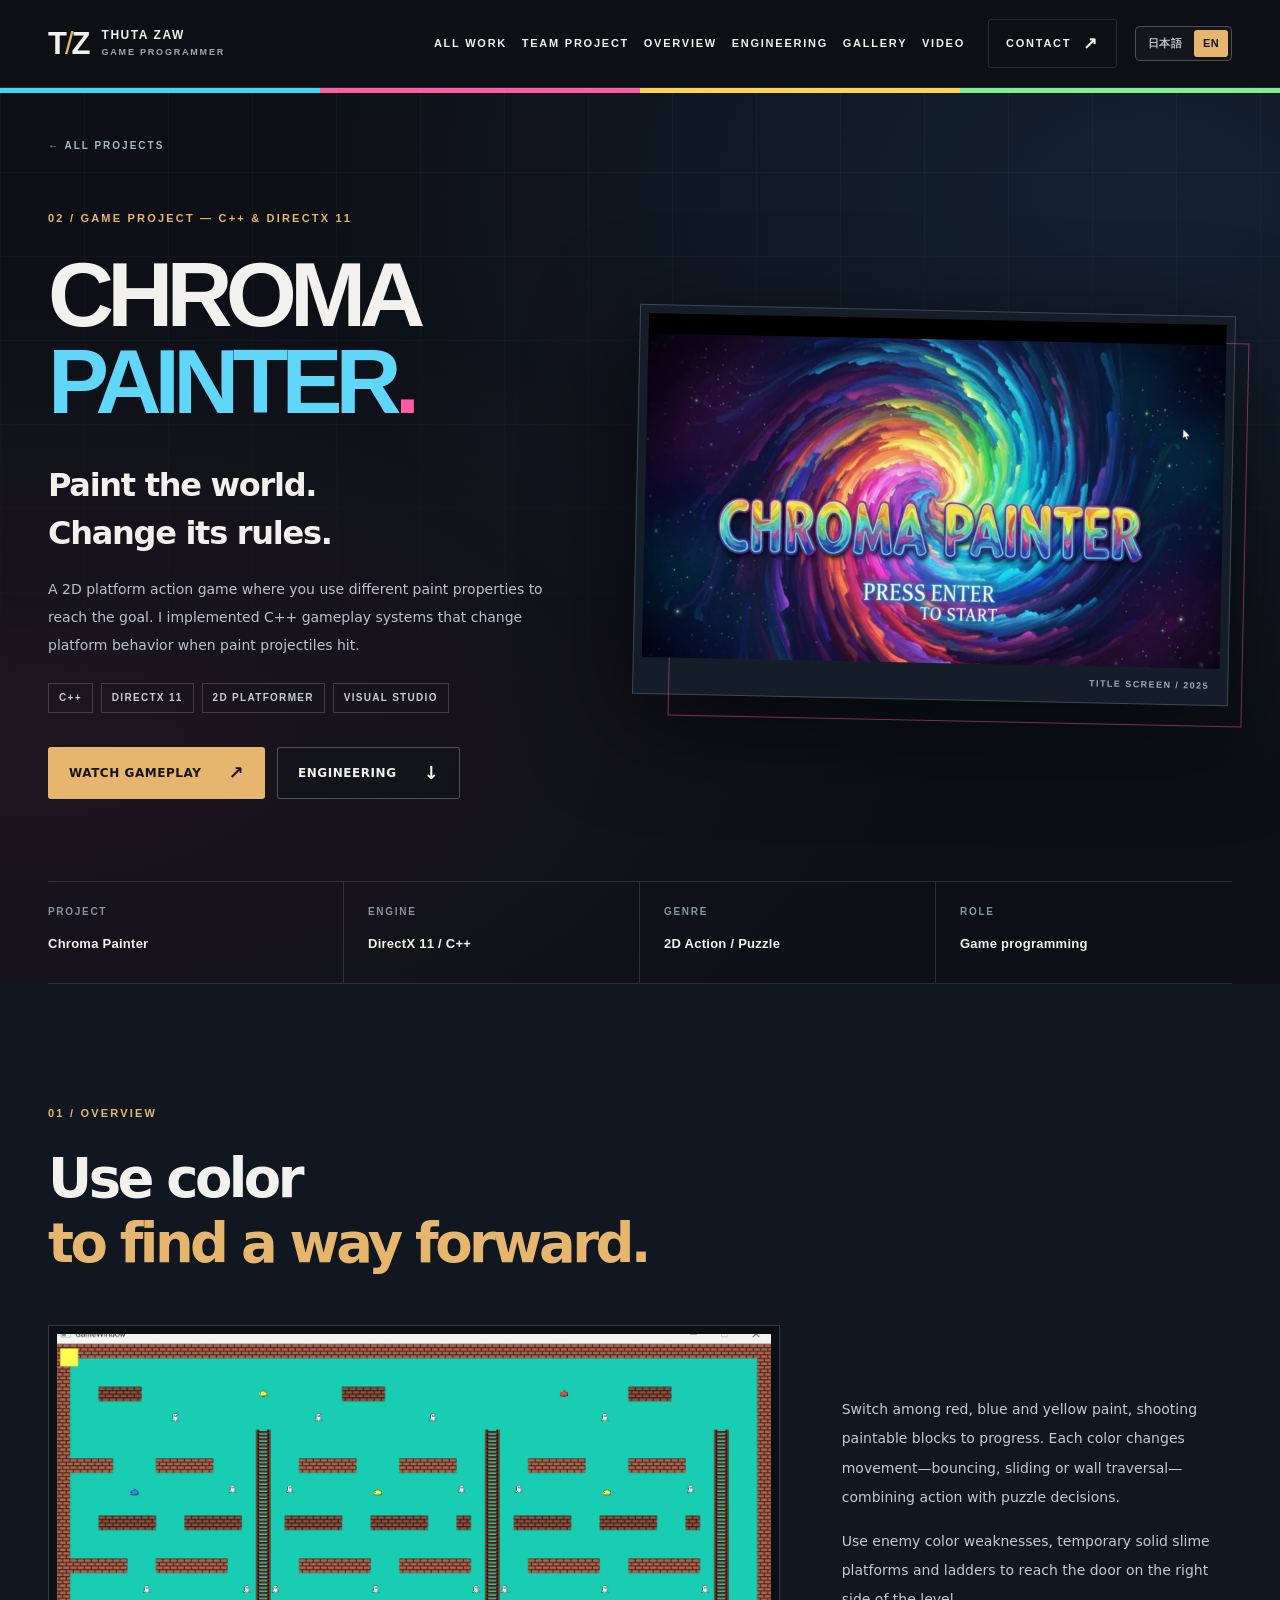
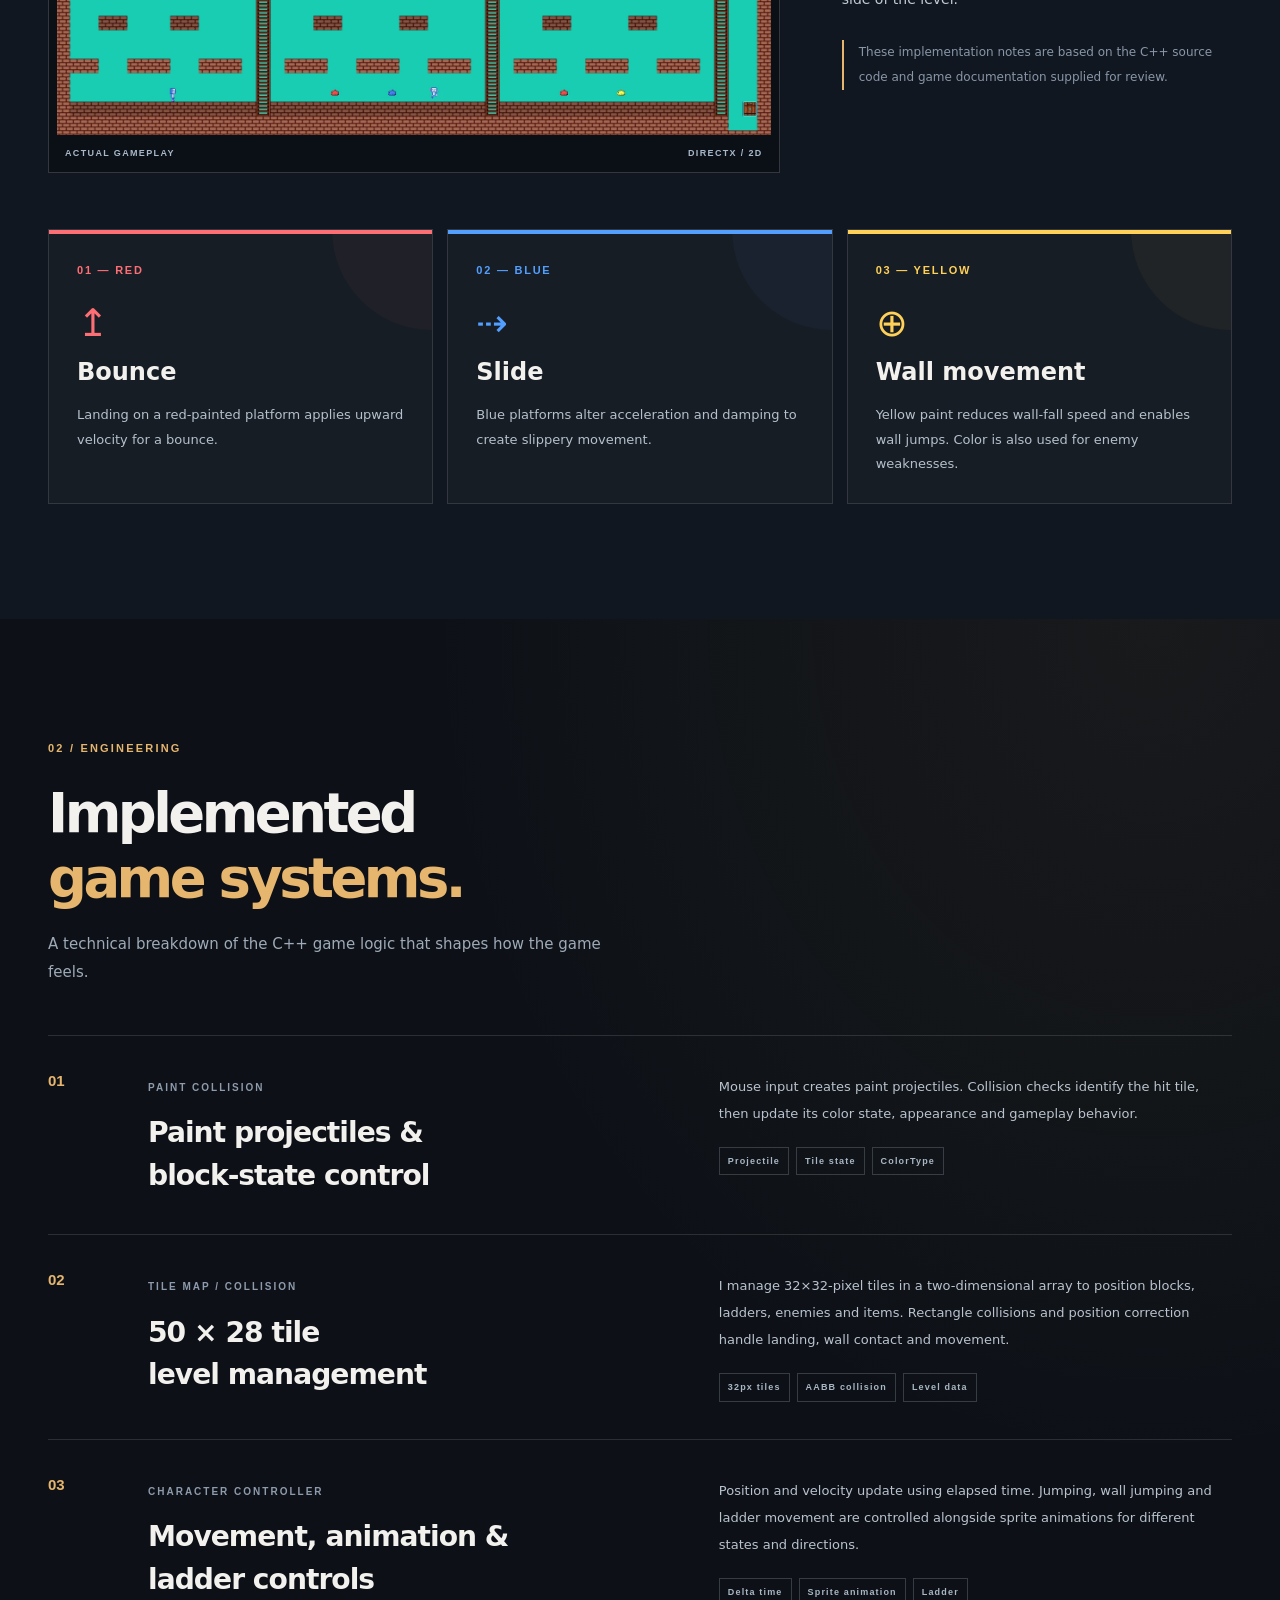
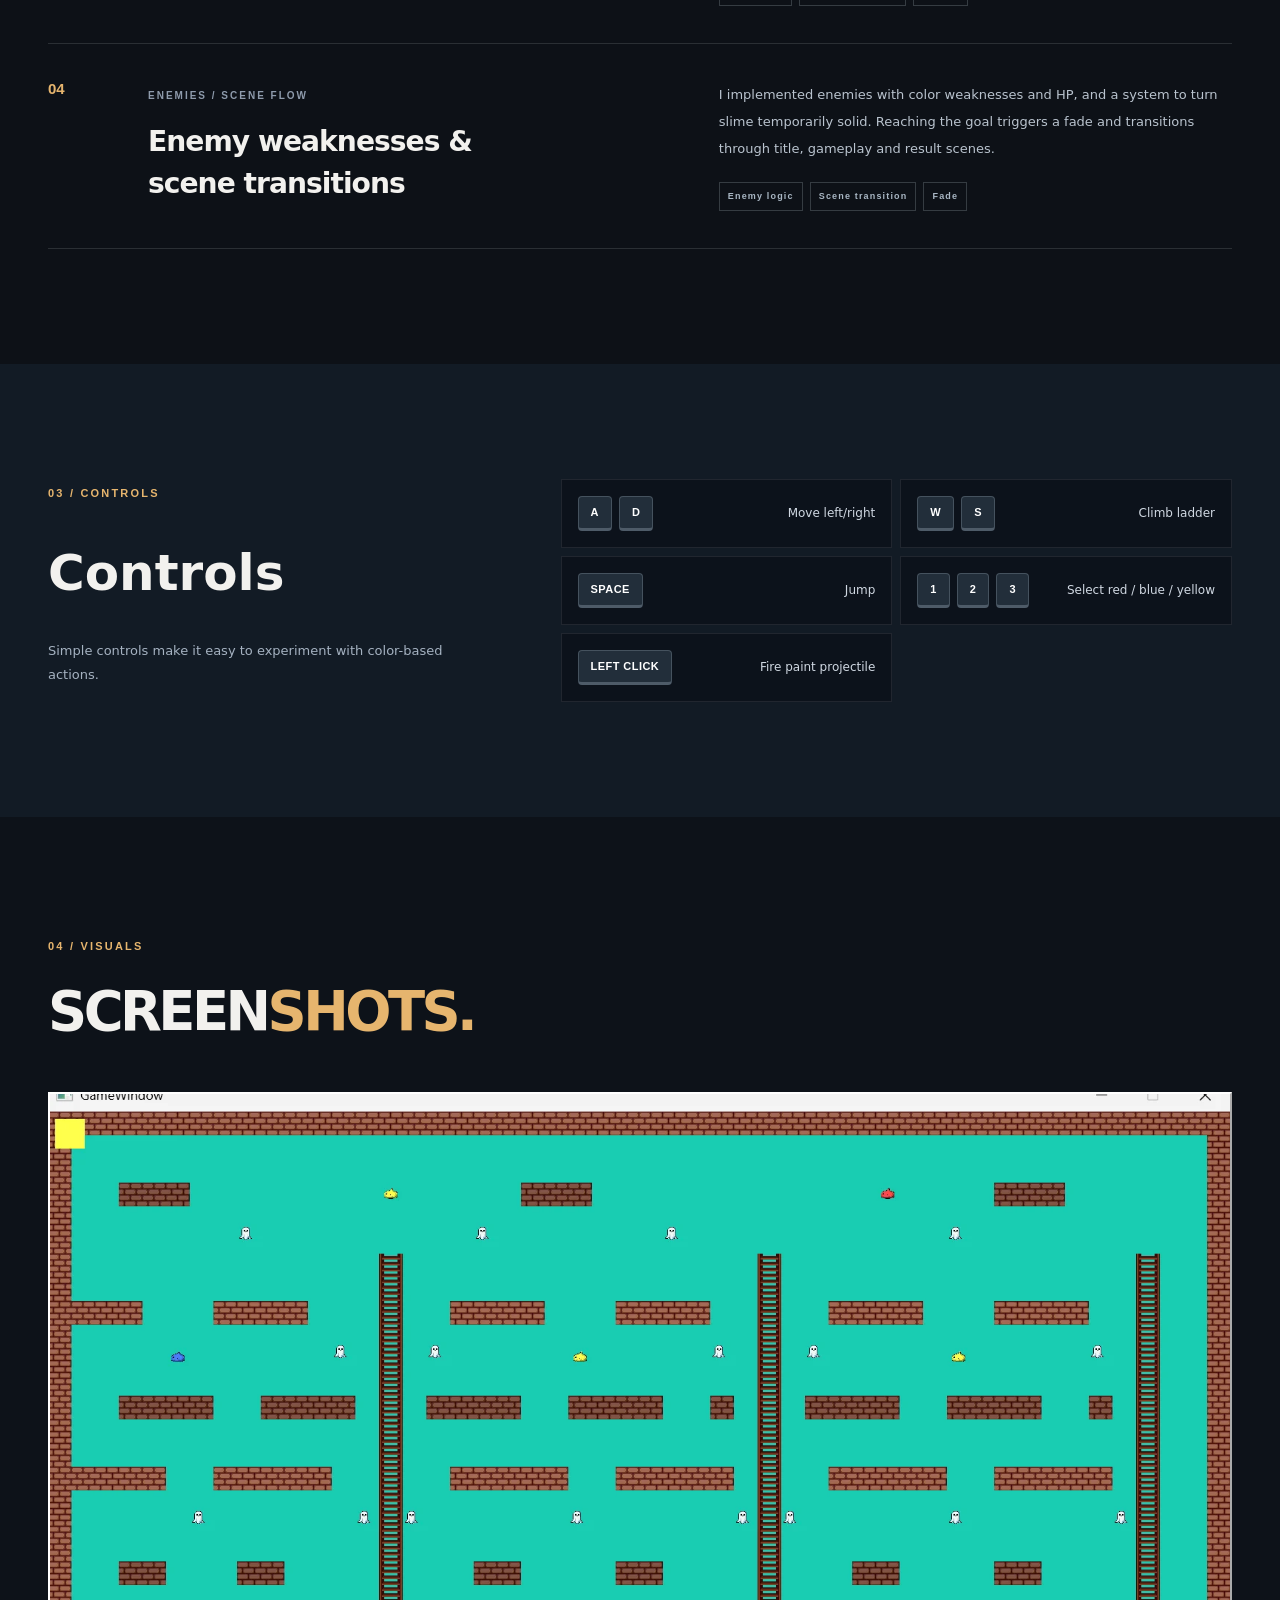
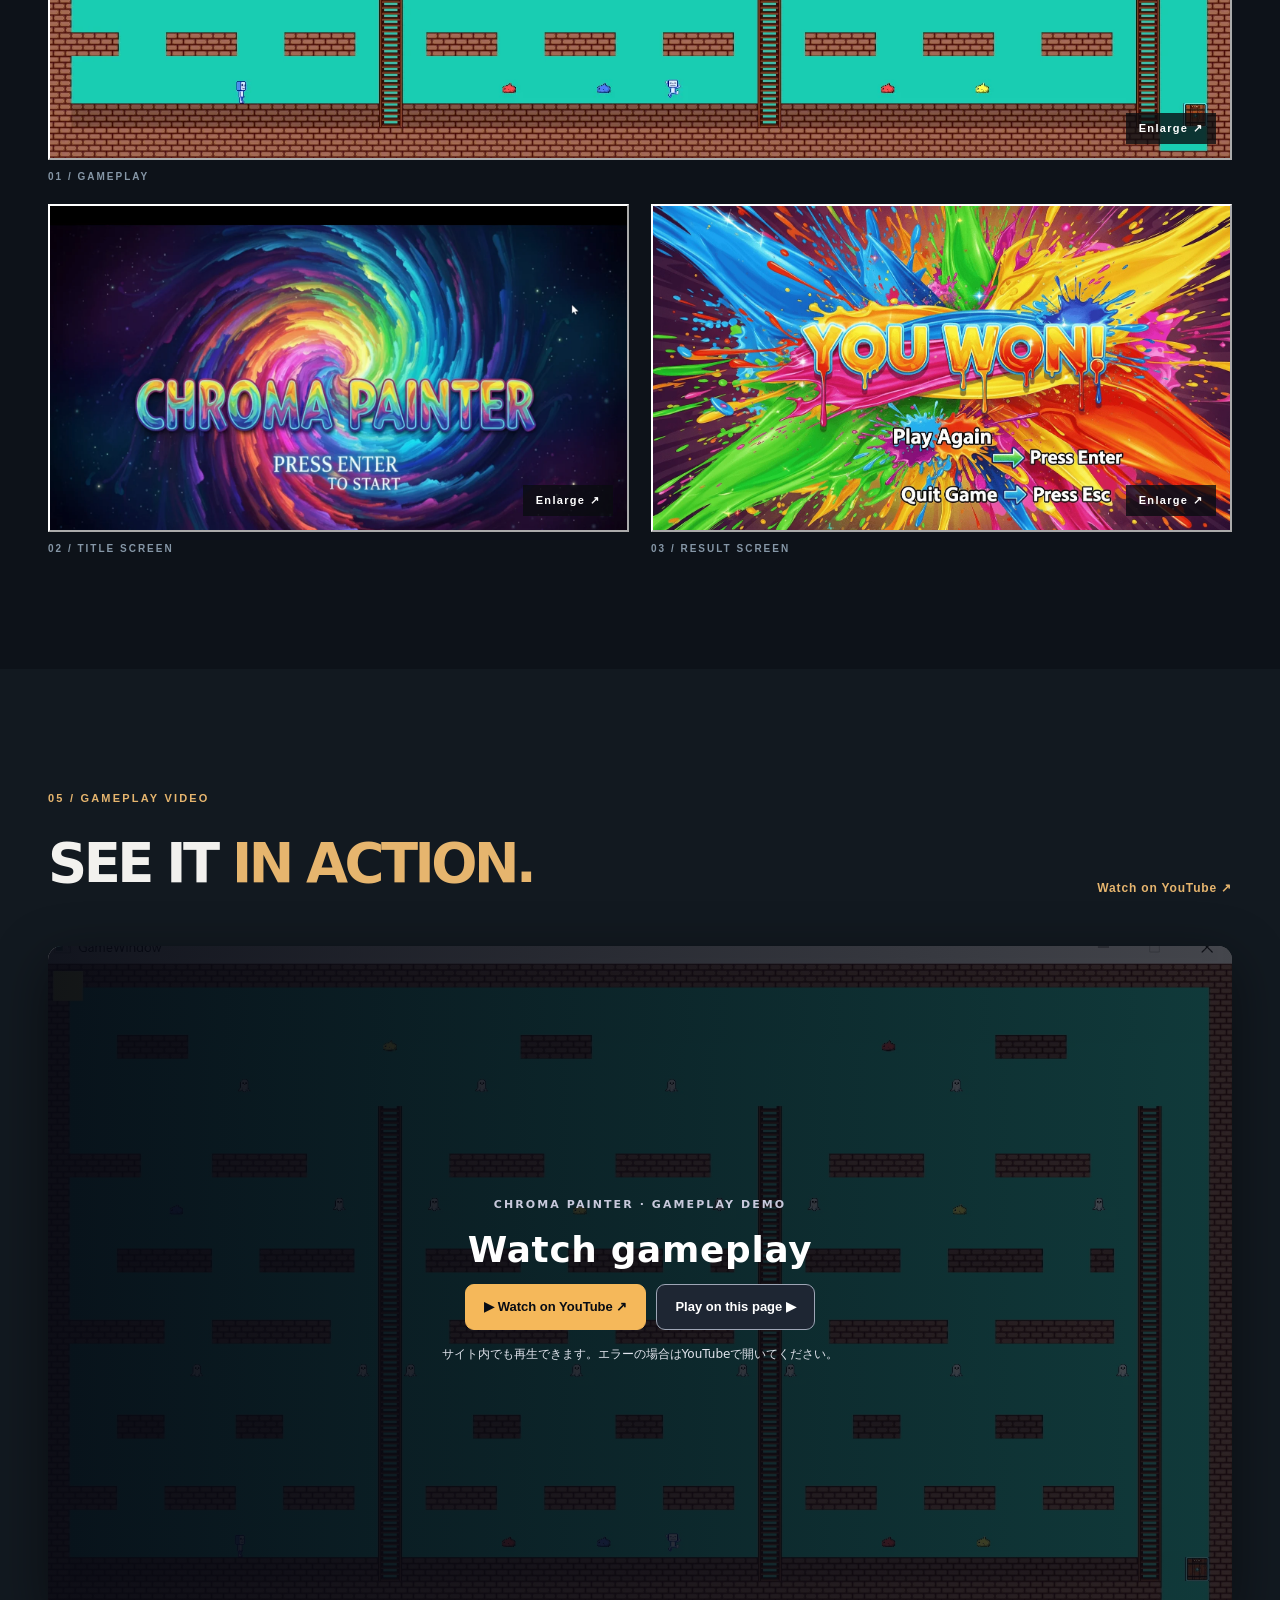
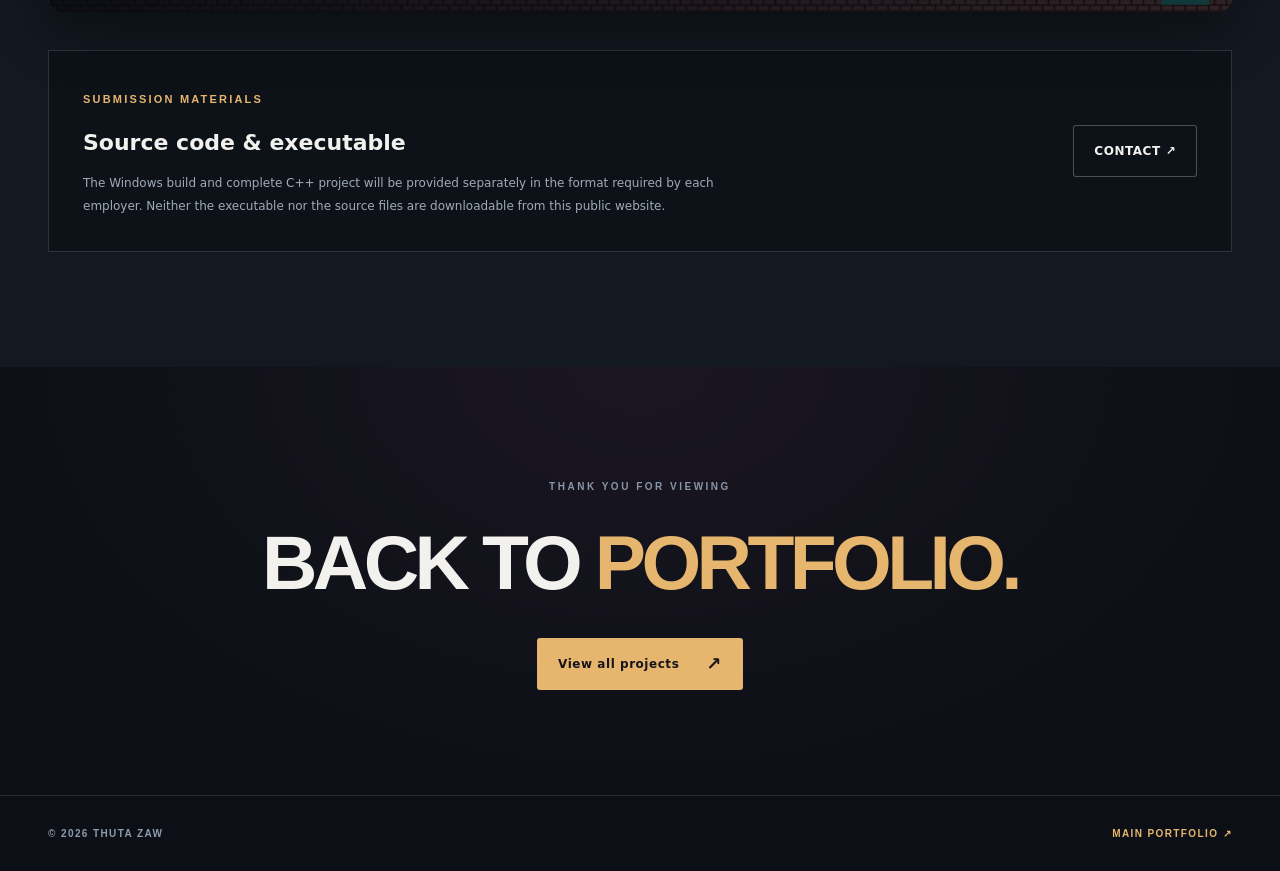
==== commit 0b7d4c8e: "Add files via upload" ====
--- a/chroma-painter-en.html
+++ b/chroma-painter-en.html
@@ -7,7 +7,7 @@
 <meta content="#0d1015" name="theme-color"/>
 <meta content="THUTA ZAW | Game programmer portfolio featuring Home Hearth, Chroma Painter and Space Shooter. C++, DirectX, Unity and C#." name="description"/>
 <meta content="Chroma Painter | THUTA ZAW" property="og:title"/>
-<meta content="Three game programming projects: Home Hearth, Chroma Painter and Space Shooter — C++ / DirectX / Unity / C#." property="og:description"/>
+<meta content="Four projects: Home Hearth, Chroma Painter, Space Shooter and 100 Years Later — C++ / DirectX / Unity." property="og:description"/>
 <title>Chroma Painter — THUTA ZAW | Game Programmer</title>
 <link href="assets/favicon.svg" rel="icon" type="image/svg+xml"/>
 <link href="style.css" rel="stylesheet"/>
@@ -26,6 +26,7 @@
 </a>
 <nav aria-label="In-page navigation" class="desktop-nav">
 <a href="index-en.html#work">ALL WORK</a>
+<a href="index-en.html#team-project">TEAM PROJECT</a>
 <a href="#overview">OVERVIEW</a>
 <a href="#technical">ENGINEERING</a>
 <a href="#screenshots">GALLERY</a>
@@ -35,7 +36,7 @@
 <div aria-label="Game portfolio visual" class="language-switcher" role="group"><a class="language-choice" href="chroma-painter.html" hreflang="ja" lang="ja">日本語</a><a aria-current="page" class="language-choice active" href="chroma-painter-en.html" hreflang="en" lang="en">EN</a></div><button aria-controls="mobile-nav" aria-expanded="false" aria-label="Open menu" class="menu-toggle" id="menu-toggle" type="button"><span></span><span></span></button>
 </div>
 <nav aria-label="Mobile navigation" class="mobile-nav" hidden="" id="mobile-nav">
-<a href="index-en.html#work">ALL WORK</a><a href="#overview">OVERVIEW</a><a href="#technical">ENGINEERING</a><a href="#screenshots">GALLERY</a><a href="#video">VIDEO</a><a href="index-en.html#contact">CONTACT</a>
+<a href="index-en.html#work">ALL WORK</a><a href="index-en.html#team-project">TEAM PROJECT</a><a href="#overview">OVERVIEW</a><a href="#technical">ENGINEERING</a><a href="#screenshots">GALLERY</a><a href="#video">VIDEO</a><a href="index-en.html#contact">CONTACT</a>
 </nav>
 </header>
 <main id="main">
--- a/style.css
+++ b/style.css
@@ -414,3 +414,10 @@
   .home-hearth-video {grid-template-columns:minmax(0,1fr);gap:22px;}
   .home-hearth-video-frame {min-width:0;width:100%;}
 }
+
+/* Teacher review revisions: award context and confirmed contribution details */
+.award-explanation { display:block; margin-top:.36rem; font-size:.78rem; line-height:1.65; color:var(--text-muted, #a5aab3); font-weight:400; }
+.contribution-note { margin:1.25rem 0 1rem; padding:1rem 1.15rem; background:rgba(255,255,255,.035); border-left:2px solid var(--accent, #eab565); border-radius:0 8px 8px 0; }
+.contribution-note h4 { font-size:.85rem; letter-spacing:.02em; margin:0 0 .5rem; color:var(--text, #f4f4f4); }
+.contribution-note p { margin:0; font-size:.9rem; line-height:1.78; }
+@media(max-width:650px) { .contribution-note { padding:.85rem; } .award-explanation { font-size:.75rem; } }
